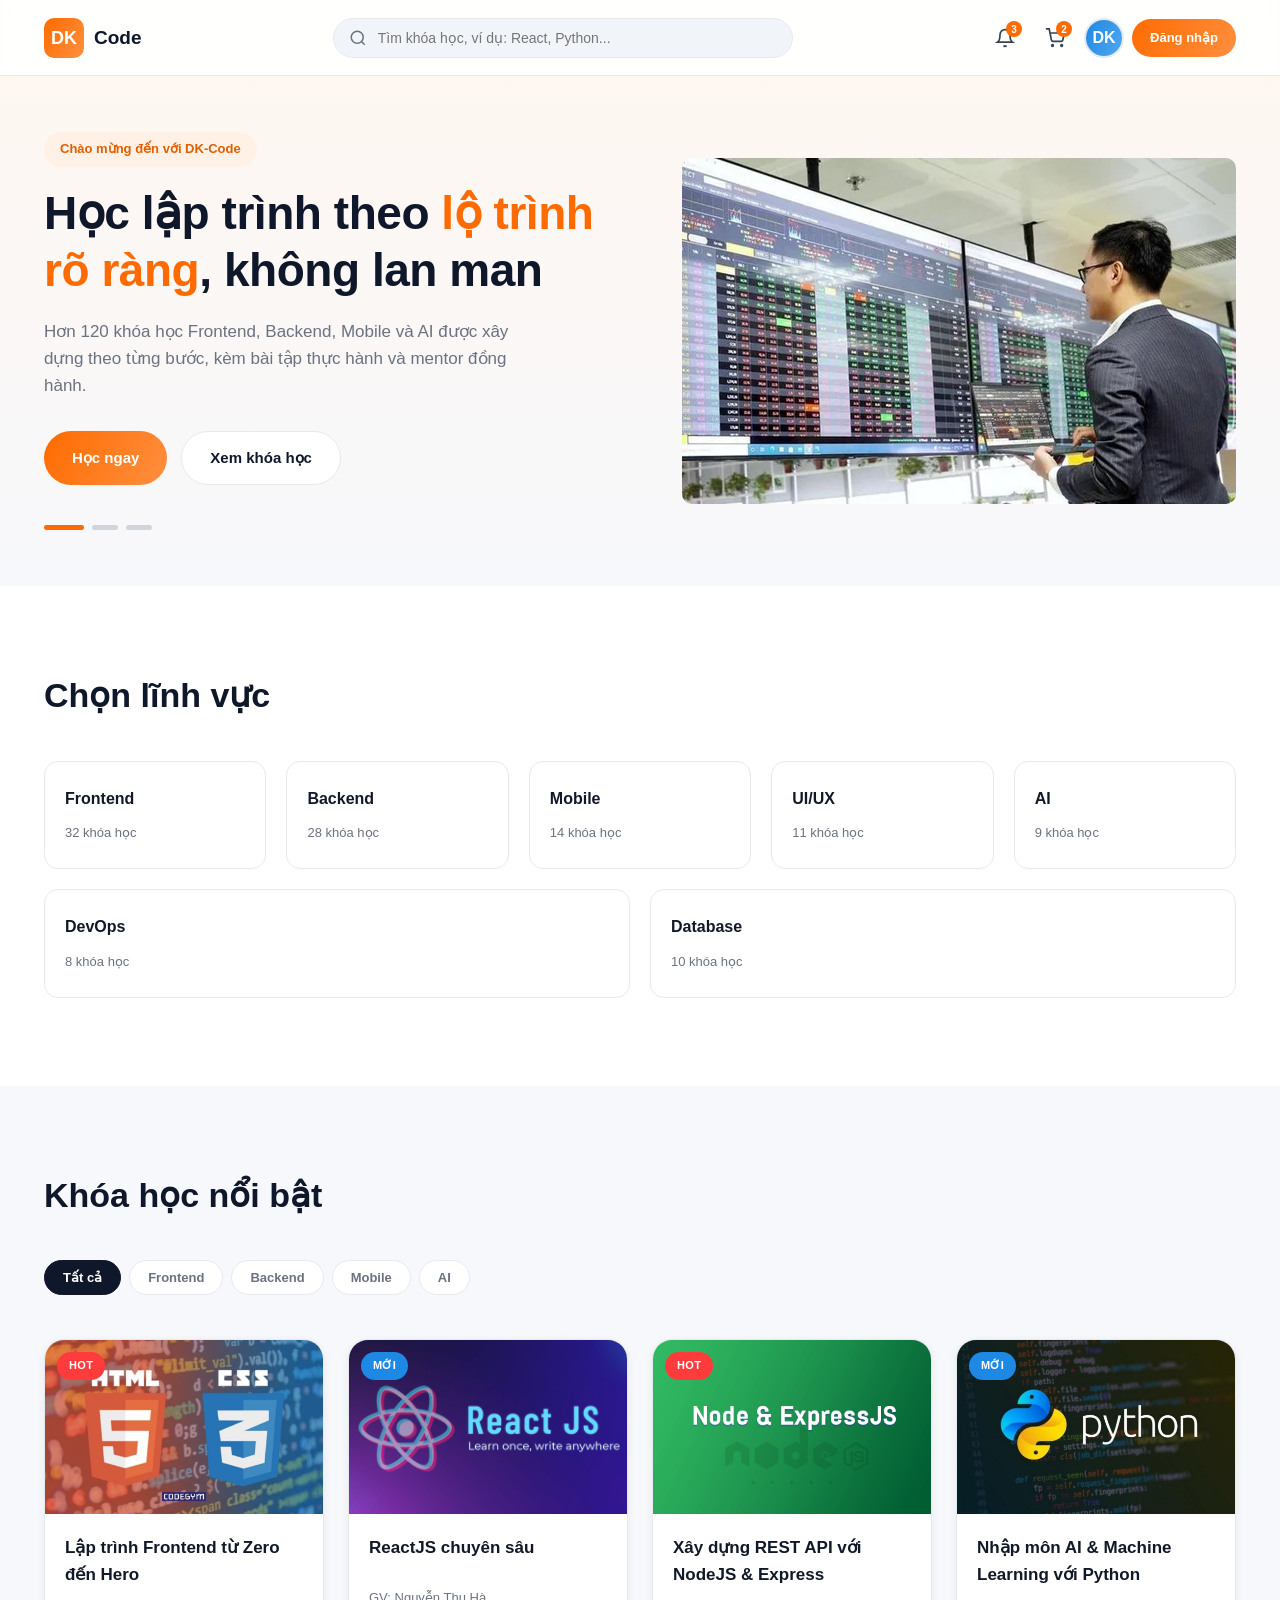
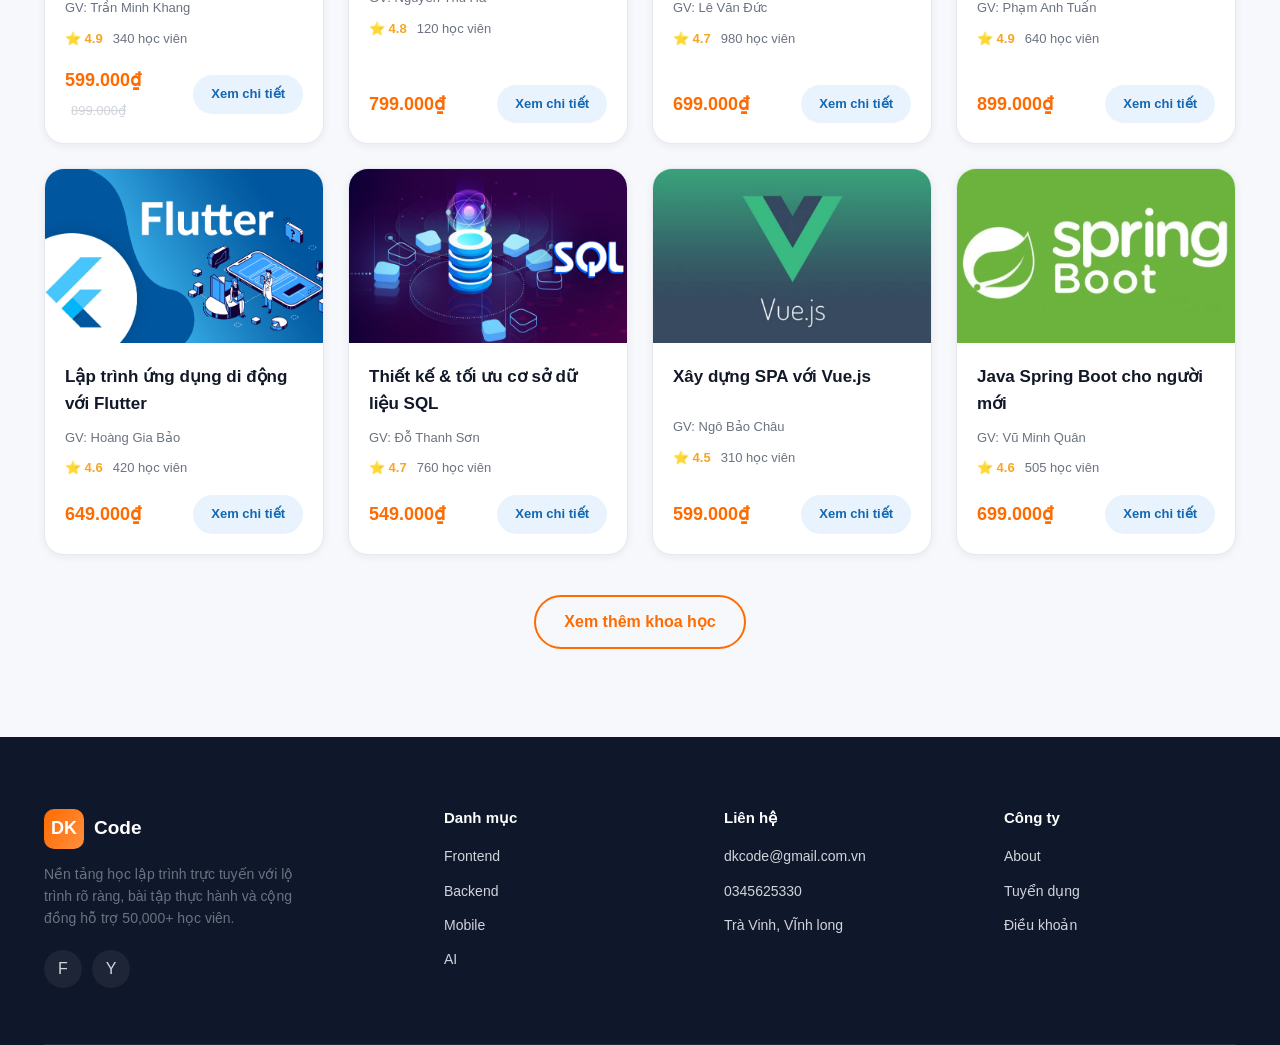
==== index.html @ 0cab31d0 "final-test" ====
<!DOCTYPE html>
<html lang="vi">
<head>
<meta charset="UTF-8">
<meta name="viewport" content="width=device-width, initial-scale=1.0">
<title>CodeFlow — Học lập trình theo lộ trình rõ ràng</title>
<meta name="description" content="CodeFlow là nền tảng học lập trình trực tuyến với lộ trình rõ ràng, bài tập thực hành và cộng đồng hỗ trợ.">
<link rel="preconnect" href="https://fonts.googleapis.com">
<link href="https://fonts.googleapis.com/css2?family=Poppins:wght@500;600;700&family=Inter:wght@400;500;600;700&family=Fira+Code:wght@500&display=swap" rel="stylesheet">
<link rel="stylesheet" href="css/style.css">
<link rel="stylesheet" href="css/home.css">
</head>
<body>
<a href="#main" class="skip-link">Bỏ qua đến nội dung chính</a>

<!-- ===== HEADER ===== -->
<header class="header">
  <div class="container header__inner">
    <a href="index.html" class="header__brand">
      <span class="header__logo">DK</span>
      <span class="header__name">Code<span></span></span>
    </a>

    <div class="header__search">
      <svg width="18" height="18" viewBox="0 0 24 24" fill="none" stroke="currentColor" stroke-width="2"><circle cx="11" cy="11" r="8"/><line x1="21" y1="21" x2="16.65" y2="16.65"/></svg>
      <input type="search" placeholder="Tìm khóa học, ví dụ: React, Python...">
    </div>

    <div class="header__actions">
      <button class="icon-btn" aria-label="Thông báo">
        <svg width="20" height="20" viewBox="0 0 24 24" fill="none" stroke="currentColor" stroke-width="2"><path d="M18 8a6 6 0 10-12 0c0 7-3 9-3 9h18s-3-2-3-9"/><path d="M13.73 21a2 2 0 01-3.46 0"/></svg>
        <span class="icon-btn__badge">3</span>
      </button>
      <button class="icon-btn" aria-label="Giỏ hàng">
        <svg width="20" height="20" viewBox="0 0 24 24" fill="none" stroke="currentColor" stroke-width="2"><circle cx="9" cy="21" r="1"/><circle cx="20" cy="21" r="1"/><path d="M1 1h4l2.68 13.39a2 2 0 002 1.61h9.72a2 2 0 002-1.61L23 6H6"/></svg>
        <span class="icon-btn__badge">2</span>
      </button>
      <a href="html/dashboard.html" class="header__avatar">
        <div class="avatar-ph">DK</div>
      </a>
      <a href="html/login.html" class="btn btn--primary btn--sm">Đăng nhập</a>
      <button class="header__hamburger" aria-label="Mở menu" aria-expanded="false">
        <span></span><span></span><span></span>
      </button>
    </div>
  </div>

  <div class="header__mobile-panel">
    <div class="header__search">
      <svg width="18" height="18" viewBox="0 0 24 24" fill="none" stroke="currentColor" stroke-width="2"><circle cx="11" cy="11" r="8"/><line x1="21" y1="21" x2="16.65" y2="16.65"/></svg>
      <input type="search" placeholder="Tìm khóa học...">
    </div>
    <nav class="header__mobile-links">
      <a href="index.html">Trang chủ</a>
      <a href="html/courses.html">Khóa học</a>
      <a href="#roadmap">Lộ trình học</a>
      <a href="#blog">Blog</a>
      <a href="html/login.html">Đăng nhập</a>
      <a href="html/register.html">Đăng ký</a>
    </nav>
  </div>
</header>

<main id="main">

  <!-- hero -->
  <section class="hero">
    <div class="container hero__inner">
      <div class="hero__content">
        <div class="hero__slider">
          <div class="hero__slide is-active" data-slide="0">
            <span class="hero__kicker">Chào mừng đến với DK-Code</span>
            <h1 class="hero__title">Học lập trình theo <span class="highlight">lộ trình rõ ràng</span>, không lan man</h1>
            <p class="hero__desc">Hơn 120 khóa học Frontend, Backend, Mobile và AI được xây dựng theo từng bước, kèm bài tập thực hành và mentor đồng hành.</p>
          </div>
          <div class="hero__slide" data-slide="1">
            <span class="hero__kicker">Ưu đãi tháng này</span>
            <h1 class="hero__title">Giảm đến <span class="highlight">40%</span> cho khóa học Frontend</h1>
            <p class="hero__desc">Đăng ký ngay hôm nay để nhận ưu đãi cho lộ trình Frontend từ HTML/CSS đến ReactJS.</p>
          </div>
          <div class="hero__slide" data-slide="2">
           
            <h1 class="hero__title">Học cùng cộng đồng, <span class="highlight">không đơn độc</span></h1>
            <p class="hero__desc">Tham gia cộng đồng lập trình viên sôi động, hỏi đáp và chia sẻ dự án mỗi ngày.</p>
          </div>
        </div>

        <div class="hero__actions">
          <a href="html/courses.html" class="btn btn--primary">Học ngay</a>
          <a href="html/courses.html" class="btn btn--outline">Xem khóa học</a>
        </div>

       

        <div class="hero__slider-dots">
          <button class="is-active" aria-label="Slide 1"></button>
          <button aria-label="Slide 2"></button>
          <button aria-label="Slide 3"></button>
        </div>
      </div>

      <div class="banner">
        <span></span>
         <img src="assets/img/chuyengia.jpg" alt="">
         <span></span>
      </div>
  </section>

  <!-- CATEGORIES -->
  <section class="section section--alt">
    <div class="container">
      <div class="section__head">
        <h2 class="section__title">Chọn lĩnh vực</h2>
      </div>
      <div class="categories__grid">
        <a class="category-card" href="html/courses.html">
          
          <div class="category-card__name">Frontend</div>
          <div class="category-card__count">32 khóa học</div>
        </a>
        <a class="category-card" href="html/courses.html">
         
          <div class="category-card__name">Backend</div>
          <div class="category-card__count">28 khóa học</div>
        </a>
        <a class="category-card" href="html/courses.html">
         
          <div class="category-card__name">Mobile</div>
          <div class="category-card__count">14 khóa học</div>
        </a>
        <a class="category-card" href="html/courses.html">
          
          <div class="category-card__name">UI/UX</div>
          <div class="category-card__count">11 khóa học</div>
        </a>
        <a class="category-card" href="html/courses.html">
          
          <div class="category-card__name">AI</div>
          <div class="category-card__count">9 khóa học</div>
        </a>
        <a class="category-card" href="html/courses.html">
          
          <div class="category-card__name">DevOps</div>
          <div class="category-card__count">8 khóa học</div>
        </a>
        <a class="category-card" href="html/courses.html">
         
          <div class="category-card__name">Database</div>
          <div class="category-card__count">10 khóa học</div>
        </a>
      </div>
    </div>
  </section>

  <!-- course-->
  <section class="section">
    <div class="container">
      <div class="section__head-row">
        <div class="section__head mt-0">
           <h2 class="section__title">Khóa học nổi bật</h2>
        </div>
      </div>
      <div class="section__tabs" data-target=".courses__grid">
        <button class="is-active" data-filter="all">Tất cả</button>
        <button data-filter="frontend">Frontend</button>
        <button data-filter="backend">Backend</button>
        <button data-filter="mobile">Mobile</button>
        <button data-filter="ai">AI</button>
      </div>

      <div class="courses__grid">
        <article class="course-card" data-category="frontend">
          <div class="course-card__thumb"><img src="assets/img/html&css.jpg" alt="Lập trình Frontend từ Zero đến Hero">
            <span class="course-card__badge course-card__badge--hot">Hot</span>
          </div>
          <div class="course-card__body">
            <div class="course-card__title">Lập trình Frontend từ Zero đến Hero</div>
            <div class="course-card__author">GV: Trần Minh Khang</div>
            <div class="course-card__meta">
              <span class="course-card__rating">⭐ 4.9</span>
              <span>340 học viên</span>
            </div>
            <div class="course-card__footer">
              <span class="course-card__price">599.000₫ <small>899.000₫</small></span>
              <a href="html/course-detail.html" class="btn btn--secondary btn--sm">Xem chi tiết</a>
            </div>
          </div>
        </article>

        <article class="course-card" data-category="frontend">
          <div class="course-card__thumb"><img src="assets/img/react.jpg" alt="ReactJS chuyên sâu cho người đi làm">
            <span class="course-card__badge course-card__badge--new">Mới</span>
          </div>
          <div class="course-card__body">
            <div class="course-card__title">ReactJS chuyên sâu</div>
            <div class="course-card__author">GV: Nguyễn Thu Hà</div>
            <div class="course-card__meta">
              <span class="course-card__rating">⭐ 4.8</span>
              <span>120 học viên</span>
            </div>
            <div class="course-card__footer">
              <span class="course-card__price">799.000₫</span>
              <a href="html/course-detail.html" class="btn btn--secondary btn--sm">Xem chi tiết</a>
            </div>
          </div>
        </article>

        <article class="course-card" data-category="backend">
          <div class="course-card__thumb"><img src="assets/img/node&expressJS.jpg" alt="Xây dựng REST API với NodeJS &amp; Express">
            <span class="course-card__badge course-card__badge--hot">Hot</span>
          </div>
          <div class="course-card__body">
            <div class="course-card__title">Xây dựng REST API với NodeJS & Express</div>
            <div class="course-card__author">GV: Lê Văn Đức</div>
            <div class="course-card__meta">
              <span class="course-card__rating">⭐ 4.7</span>
              <span>980 học viên</span>
            </div>
            <div class="course-card__footer">
              <span class="course-card__price">699.000₫</span>
              <a href="html/course-detail.html" class="btn btn--secondary btn--sm">Xem chi tiết</a>
            </div>
          </div>
        </article>

        <article class="course-card" data-category="ai">
          <div class="course-card__thumb"><img src="assets/img/python.jpg" alt="Nhập môn AI &amp; Machine Learning với Python">
            <span class="course-card__badge course-card__badge--new">Mới</span>
          </div>
          <div class="course-card__body">
            <div class="course-card__title">Nhập môn AI & Machine Learning với Python</div>
            <div class="course-card__author">GV: Phạm Anh Tuấn</div>
            <div class="course-card__meta">
              <span class="course-card__rating">⭐ 4.9</span>
              <span>640 học viên</span>
            </div>
            <div class="course-card__footer">
              <span class="course-card__price">899.000₫</span>
              <a href="html/course-detail.html" class="btn btn--secondary btn--sm">Xem chi tiết</a>
            </div>
          </div>
        </article>

        <article class="course-card" data-category="mobile">
          <div class="course-card__thumb"><img src="assets/img/Flutter.jpg" alt="Lập trình ứng dụng di động với Flutter"></div>
          <div class="course-card__body">
            <div class="course-card__title">Lập trình ứng dụng di động với Flutter</div>
            <div class="course-card__author">GV: Hoàng Gia Bảo</div>
            <div class="course-card__meta">
              <span class="course-card__rating">⭐ 4.6</span>
              <span>420 học viên</span>
            </div>
            <div class="course-card__footer">
              <span class="course-card__price">649.000₫</span>
              <a href="html/course-detail.html" class="btn btn--secondary btn--sm">Xem chi tiết</a>
            </div>
          </div>
        </article>

        <article class="course-card" data-category="backend">
          <div class="course-card__thumb"><img src="assets/img/sql.jpg" alt="Thiết kế &amp; tối ưu cơ sở dữ liệu SQL"></div>
          <div class="course-card__body">
            <div class="course-card__title">Thiết kế & tối ưu cơ sở dữ liệu SQL</div>
            <div class="course-card__author">GV: Đỗ Thanh Sơn</div>
            <div class="course-card__meta">
              <span class="course-card__rating">⭐ 4.7</span>
              <span>760 học viên</span>
            </div>
            <div class="course-card__footer">
              <span class="course-card__price">549.000₫</span>
              <a href="html/course-detail.html" class="btn btn--secondary btn--sm">Xem chi tiết</a>
            </div>
          </div>
        </article>

        <article class="course-card" data-category="frontend">
          <div class="course-card__thumb"><img src="assets/img/vuejs.jpg" alt="Xây dựng SPA với Vue.js 3"></div>
          <div class="course-card__body">
            <div class="course-card__title">Xây dựng SPA với Vue.js</div>
            <div class="course-card__author">GV: Ngô Bảo Châu</div>
            <div class="course-card__meta">
              <span class="course-card__rating">⭐ 4.5</span>
              <span>310 học viên</span>
            </div>
            <div class="course-card__footer">
              <span class="course-card__price">599.000₫</span>
              <a href="html/course-detail.html" class="btn btn--secondary btn--sm">Xem chi tiết</a>
            </div>
          </div>
        </article>

        <article class="course-card" data-category="backend">
          <div class="course-card__thumb"><img src="assets/img/spring-boot.jpg" alt="Java Spring Boot cho người mới"></div>
          <div class="course-card__body">
            <div class="course-card__title">Java Spring Boot cho người mới</div>
            <div class="course-card__author">GV: Vũ Minh Quân</div>
            <div class="course-card__meta">
              <span class="course-card__rating">⭐ 4.6</span>
              <span>505 học viên</span>
            </div>
            <div class="course-card__footer">
              <span class="course-card__price">699.000₫</span>
              <a href="html/course-detail.html" class="btn btn--secondary btn--sm">Xem chi tiết</a>
            </div>
          </div>
        </article>
      </div>
    </div>
    <div class="more-course">
      <a class="btn-more">Xem thêm khoa học</a>
    </div>
  </section>

<!--FOOTER-->
<footer class="footer">
  <div class="container">
    <div class="footer__grid">
      <div class="footer__brand">
        <div class="header__brand">
          <span class="header__logo">DK</span>
          <span class="header__name">Code<span></span></span>
        </div>
        <p class="footer__desc">Nền tảng học lập trình trực tuyến với lộ trình rõ ràng, bài tập thực hành và cộng đồng hỗ trợ 50,000+ học viên.</p>
        <div class="footer__social">
          <a href="#" aria-label="Facebook">F</a>
          <a href="#" aria-label="YouTube">Y</a>
         
        </div>
      </div>
      <div class="footer__col">
        <h4>Danh mục</h4>
        <ul>
          <li><a href="courses.html">Frontend</a></li>
          <li><a href="courses.html">Backend</a></li>
          <li><a href="courses.html">Mobile</a></li>
          <li><a href="courses.html">AI</a></li>
        </ul>
      </div>
      <div class="footer__col">
        <h4>Liên hệ</h4>
        <ul>
          <li>dkcode@gmail.com.vn</li>
          <li>0345625330</li>
          <li>Trà Vinh, VĨnh long</li>
        </ul>
      </div>
      <div class="footer__col">
        <h4>Công ty</h4>
        <ul>
          <li><a href="#">About</a></li>
          <li><a href="#">Tuyển dụng</a></li>
          <li><a href="#">Điều khoản</a></li>
        </ul>
      </div>
    </div>
    
  </div>
</footer>

<script src="js/main.js"></script>
</body>
</html>
---- css/style.css ----
/* ============================================
   CodeFlow — Base Stylesheet
   Variables, reset, typography, header, footer,
   buttons and other elements shared across pages.
   ============================================ */

/* ---------- 1. CSS Variables ---------- */
:root {
  /* Colors */
  --color-primary: #ff6b00;
  --color-primary-dark: #e05f00;
  --color-primary-light: #fff1e6;
  --color-secondary: #1e88e5;
  --color-secondary-dark: #1567b3;
  --color-secondary-light: #e8f3fd;
  --color-dark: #0f172a;
  --color-dark-soft: #1e293b;
  --color-gray-900: #111827;
  --color-gray-700: #374151;
  --color-gray-500: #6b7280;
  --color-gray-300: #d1d5db;
  --color-gray-100: #f1f5f9;
  --color-bg: #f7f8fb;
  --color-white: #ffffff;
  --color-success: #22c55e;
  --color-border: #e6e9f0;

  /* Gradients */
  --gradient-brand: linear-gradient(120deg, var(--color-primary) 0%, #ff8f3f 100%);
  --gradient-blue: linear-gradient(120deg, var(--color-secondary) 0%, #4fa8ef 100%);

  /* Typography */
  --font-display: arial, sans-serif;
  --font-body: arial, sans-serif;

  /* Radius */
  --radius-sm: 10px;
  --radius-md: 14px;
  --radius-lg: 20px;
  --radius-pill: 999px;

  /* Shadow */
  --shadow-sm: 0 2px 8px rgba(15, 23, 42, 0.06);
  --shadow-md: 0 10px 30px rgba(15, 23, 42, 0.08);
  --shadow-lg: 0 20px 45px rgba(15, 23, 42, 0.12);
  --shadow-primary: 0 12px 24px rgba(255, 107, 0, 0.22);

  /* Layout */
  --container-width: 1240px;
  --header-height: 76px;
  --transition: 0.25s ease;
}

/* ---------- 2. Reset ---------- */
* {
  margin: 0;
  padding: 0;
  box-sizing: border-box;
}

body {
  font-family: var(--font-body);
  color: var(--color-gray-900);
  background: var(--color-bg);
  line-height: 1.6;
  -webkit-font-smoothing: antialiased;
}

img {
  max-width: 100%;
  display: block;
}

a {
  text-decoration: none;
  color: inherit;
}

ul {
  list-style: none;
}

button {
  font-family: inherit;
  cursor: pointer;
  border: none;
  background: none;
}

input,
textarea,
select {
  font-family: inherit;
  font-size: inherit;
}

h1, h2, h3, h4, h5 {
  font-family: var(--font-display);
  color: var(--color-dark);
  line-height: 1.25;
}

:focus-visible {
  outline: 3px solid var(--color-secondary);
  outline-offset: 2px;
}

@media (prefers-reduced-motion: reduce) {
  * {
    animation-duration: 0.01ms !important;
    transition-duration: 0.01ms !important;
    scroll-behavior: auto !important;
  }
}

/* Layout helpers  */
.container {
  width: 100%;
  max-width: var(--container-width);
  margin: 0 auto;
  padding: 0 24px;
}

.section {
  padding: 88px 0;
}

.section--tight {
  padding: 64px 0;
}

.section--alt {
  background: var(--color-white);
}

.section__head {
  display: flex;
  flex-direction: column;
  align-items: flex-start;
  gap: 10px;
  margin-bottom: 44px;
  max-width: 640px;
}

.section__eyebrow {
  font-family: "Fira Code", monospace;
  font-size: 13px;
  font-weight: 600;
  color: var(--color-secondary);
  letter-spacing: 0.02em;
}

.section__eyebrow::before {
  content: "// ";
  color: var(--color-gray-300);
}

.section__title {
  font-size: 34px;
  font-weight: 700;
}

.section__desc {
  color: var(--color-gray-500);
  font-size: 16px;
}

.section__head--center {
  align-items: center;
  text-align: center;
  margin-left: auto;
  margin-right: auto;
}

/* btn */
.btn {
  display: inline-flex;
  align-items: center;
  justify-content: center;
  gap: 8px;
  padding: 14px 28px;
  border-radius: var(--radius-pill);
  font-weight: 600;
  font-size: 15px;
  font-family: var(--font-body);
  transition: background var(--transition), color var(--transition), border-color var(--transition);
  white-space: nowrap;
}

.more-course{
  display: flex;
  justify-content: center;
  margin-top: 40px;
}

.btn-more{
  padding: 12px 28px;
  border: 2px solid var(--color-primary);
  border-radius: 30px;
  color: var(--color-primary);
  text-decoration: none;
  font-weight: 600;
  cursor: pointer;
}

.btn-more:hover{
    background: #ff6b00;
    color: #fff;
}

.btn--primary {
  background: var(--gradient-brand);
  color: var(--color-white);
}

.btn--primary:hover {
  background: var(--color-primary-dark);
}

.btn--outline {
  background: var(--color-white);
  color: var(--color-dark);
  border: 1.5px solid var(--color-border);
}

.btn--outline:hover {
  border-color: var(--color-secondary);
  color: var(--color-secondary);
}

.btn--secondary {
  background: var(--color-secondary-light);
  color: var(--color-secondary-dark);
}

.btn--secondary:hover {
  background: var(--color-secondary);
  color: var(--color-white);
}

.btn--block {
  width: 100%;
}

.btn--sm {
  padding: 9px 18px;
  font-size: 13px;
}

.btn--icon {
  padding: 10px;
  border-radius: var(--radius-sm);
}

/* header */
.header {
  position: fixed;
  top: 0;
  left: 0;
  right: 0;
  height: var(--header-height);
  background: rgba(255, 255, 255, 0.9);
  backdrop-filter: blur(10px);
  border-bottom: 1px solid var(--color-border);
  z-index: 999;
}

.header.is-scrolled {
  box-shadow: var(--shadow-sm);
}

.header__inner {
  height: var(--header-height);
  display: flex;
  align-items: center;
  justify-content: space-between;
  gap: 24px;
}

.header__brand {
  display: flex;
  align-items: center;
  gap: 10px;
  flex-shrink: 0;
}

.header__logo {
  width: 40px;
  height: 40px;
  border-radius: var(--radius-sm);
  background: var(--gradient-brand);
  display: flex;
  align-items: center;
  justify-content: center;
  color: var(--color-white);
  font-family: var(--font-display);
  font-weight: 700;
  font-size: 18px;
}

.header__name {
  font-family: var(--font-display);
  font-weight: 700;
  font-size: 19px;
  color: var(--color-dark);
}

.header__name span {
  color: var(--color-primary);
}

.header__search {
  flex: 1;
  max-width: 460px;
  position: relative;
}

.header__search input {
  width: 100%;
  padding: 11px 18px 11px 44px;
  border-radius: var(--radius-pill);
  border: 1.5px solid var(--color-border);
  background: var(--color-gray-100);
  font-size: 14px;
  transition: border-color var(--transition);
}

.header__search input:focus {
  border-color: var(--color-secondary);
  background: var(--color-white);
}

.header__search svg {
  position: absolute;
  left: 16px;
  top: 50%;
  transform: translateY(-50%);
  color: var(--color-gray-500);
}

.header__actions {
  display: flex;
  align-items: center;
  gap: 8px;
  flex-shrink: 0;
}

.icon-btn {
  position: relative;
  width: 42px;
  height: 42px;
  display: flex;
  align-items: center;
  justify-content: center;
  border-radius: 50%;
  color: var(--color-gray-700);
}

.icon-btn:hover {
  background: var(--color-gray-100);
  color: var(--color-secondary);
}

.icon-btn__badge {
  position: absolute;
  top: 4px;
  right: 4px;
  min-width: 16px;
  height: 16px;
  padding: 0 3px;
  border-radius: 50%;
  background: var(--color-primary);
  color: #fff;
  font-size: 10px;
  font-weight: 700;
  display: flex;
  align-items: center;
  justify-content: center;
}

.header__avatar {
  width: 40px;
  height: 40px;
  border-radius: 50%;
  overflow: hidden;
  border: 2px solid var(--color-border);
  flex-shrink: 0;
}

.header__avatar img {
  width: 100%;
  height: 100%;
  object-fit: cover;
}

.header__hamburger {
  display: none;
  width: 42px;
  height: 42px;
  flex-direction: column;
  align-items: center;
  justify-content: center;
  gap: 5px;
}

.header__hamburger span {
  width: 22px;
  height: 2px;
  background: var(--color-dark);
  border-radius: 2px;
}

.header__hamburger.is-active span:nth-child(2) {
  opacity: 0;
}

.header__mobile-panel {
  display: none;
  position: fixed;
  top: var(--header-height);
  left: 0;
  right: 0;
  background: var(--color-white);
  border-bottom: 1px solid var(--color-border);
  padding: 20px 24px 28px;
  box-shadow: var(--shadow-md);
  z-index: 998;
}

.header__mobile-panel.is-open {
  display: block;
}

.header__mobile-panel .header__search {
  max-width: none;
  margin-bottom: 16px;
}

.header__mobile-links {
  display: flex;
  flex-direction: column;
  gap: 4px;
}

.header__mobile-links a {
  padding: 12px 6px;
  font-weight: 600;
  border-bottom: 1px solid var(--color-gray-100);
}

/* ---------- 6. Footer ---------- */
.footer {
  background: var(--color-dark);
  color: var(--color-gray-300);
  padding: 72px 0 0;
}

.footer__grid {
  display: flex;
  flex-wrap: wrap;
  gap: 48px;
  padding-bottom: 56px;
  border-bottom: 1px solid rgba(255, 255, 255, 0.08);
}

.footer__brand {
  flex: 1 1 280px;
}

.footer__brand .header__name,
.footer__brand .header__logo {
  color: var(--color-white);
}

.footer__desc {
  margin-top: 14px;
  font-size: 14px;
  color: var(--color-gray-500);
  max-width: 280px;
}

.footer__social {
  display: flex;
  gap: 10px;
  margin-top: 20px;
}

.footer__social a {
  width: 38px;
  height: 38px;
  border-radius: 50%;
  background: rgba(255, 255, 255, 0.06);
  display: flex;
  align-items: center;
  justify-content: center;
}

.footer__social a:hover {
  background: var(--color-primary);
  color: var(--color-white);
}

.footer__col {
  flex: 1 1 160px;
}

.footer__col h4 {
  color: var(--color-white);
  font-size: 15px;
  margin-bottom: 18px;
}

.footer__col ul {
  display: flex;
  flex-direction: column;
  gap: 12px;
  font-size: 14px;
}

.footer__col a:hover {
  color: var(--color-primary);
}

.footer__bottom {
  padding: 22px 0;
  display: flex;
  justify-content: space-between;
  flex-wrap: wrap;
  gap: 10px;
  font-size: 13px;
  color: var(--color-gray-500);
}

/* ---------- 7. Course card (shared) ---------- */
.course-card {
  background: var(--color-white);
  border-radius: var(--radius-lg);
  overflow: hidden;
  box-shadow: var(--shadow-sm);
  border: 1px solid var(--color-border);
  display: flex;
  flex-direction: column;
}

.course-card:hover {
  box-shadow: var(--shadow-md);
}

.course-card__thumb {
  position: relative;
  aspect-ratio: 16/10;
  overflow: hidden;
}

.course-card__thumb img {
  width: 100%;
  height: 100%;
  object-fit: cover;
}

.course-card__badge {
  position: absolute;
  top: 12px;
  left: 12px;
  padding: 5px 12px;
  border-radius: var(--radius-pill);
  font-size: 11px;
  font-weight: 700;
  color: #fff;
  text-transform: uppercase;
  letter-spacing: 0.03em;
}

.course-card__badge--hot {
  background: #ff3b3b;
}

.course-card__badge--new {
  background: var(--color-secondary);
}

.course-card__body {
  padding: 20px;
  display: flex;
  flex-direction: column;
  gap: 10px;
  flex: 1;
}

.course-card__title {
  font-size: 17px;
  font-weight: 700;
  min-height: 44px;
}

.course-card__author {
  font-size: 13px;
  color: var(--color-gray-500);
}

.course-card__meta {
  display: flex;
  align-items: center;
  gap: 10px;
  font-size: 13px;
  color: var(--color-gray-500);
}

.course-card__rating {
  color: #f5a623;
  font-weight: 700;
  display: flex;
  align-items: center;
  gap: 4px;
}

.course-card__footer {
  display: flex;
  align-items: center;
  justify-content: space-between;
  margin-top: auto;
  padding-top: 6px;
}

.course-card__price {
  font-family: var(--font-display);
  font-weight: 700;
  font-size: 18px;
  color: var(--color-primary);
}

.course-card__price small {
  color: var(--color-gray-300);
  font-weight: 500;
  text-decoration: line-through;
  margin-left: 6px;
  font-size: 13px;
}

/* ---------- 7b. Placeholder visuals (no external images used) ---------- */

.avatar-ph {
  width: 100%;
  height: 100%;
  display: flex;
  align-items: center;
  justify-content: center;
  font-family: var(--font-display);
  font-weight: 700;
  color: #fff;
  background: var(--gradient-blue);
}


.text-center { text-align: center; }
.mt-0 { margin-top: 0; }

.skip-link {
  position: absolute;
  left: -999px;
  top: 0;
  background: var(--color-dark);
  color: var(--color-white);
  padding: 10px 16px;
  z-index: 1200;
}
.skip-link:focus {
  left: 12px;
  top: 12px;
}
---- css/home.css ----
/* ============================================
   CodeFlow — Homepage Styles
   ============================================ */

/* ---------- Hero ---------- */
.hero {
  padding-top: calc(var(--header-height) + 56px);
  padding-bottom: 56px;
  background: linear-gradient(180deg, #fff7f0 0%, var(--color-bg) 100%);
  overflow: hidden;
}

.hero__inner {
  display: flex;
  align-items: center;
  gap: 40px;
}

.hero__content {
  flex: 1 1 480px;
}

.hero__slide {
  display: none;
}

.hero__slide.is-active {
  display: block;
}

.hero__kicker {
  display: inline-flex;
  align-items: center;
  gap: 8px;
  padding: 7px 16px;
  border-radius: var(--radius-pill);
  background: var(--color-primary-light);
  color: var(--color-primary-dark);
  font-size: 13px;
  font-weight: 600;
  margin-bottom: 18px;
}

.hero__title {
  font-size: 46px;
  font-weight: 700;
  letter-spacing: -0.01em;
}

.hero__title .highlight {
  color: var(--color-primary);
  position: relative;
}

.hero__desc {
  margin-top: 18px;
  font-size: 17px;
  color: var(--color-gray-500);
  max-width: 480px;
}

.hero__actions {
  display: flex;
  gap: 14px;
  margin-top: 32px;
  flex-wrap: wrap;
}



.banner img{
  border-radius: 10px;
}

.hero__slider-dots {
  display: flex;
  gap: 8px;
  margin-top: 40px;
}

.hero__slider-dots button {
  width: 26px;
  height: 5px;
  border-radius: var(--radius-pill);
  background: var(--color-gray-300);
}

.hero__slider-dots button.is-active {
  background: var(--color-primary);
  width: 40px;
}

/* ---------- Categories ---------- */
.categories__grid {
  display: flex;
  flex-wrap: wrap;
  gap: 20px;
}

.category-card {
  flex: 1 1 200px;
  background: var(--color-white);
  border: 1px solid var(--color-border);
  border-radius: var(--radius-md);
  padding: 24px 20px;
  display: flex;
  flex-direction: column;
  gap: 12px;
}

.category-card:hover {
  border-color: var(--color-primary);
}

.category-card__icon {
  width: 48px;
  height: 48px;
  border-radius: var(--radius-sm);
  display: flex;
  align-items: center;
  justify-content: center;
  font-size: 22px;
}

.category-card__name {
  font-weight: 700;
  font-size: 16px;
}

.category-card__count {
  font-size: 13px;
  color: var(--color-gray-500);
}

/* ---------- Course grid ---------- */
.courses__grid {
  display: flex;
  flex-wrap: wrap;
  gap: 24px;
}

.courses__grid .course-card {
  flex: 1 1 270px;
  max-width: calc(25% - 18px);
}

.section__head-row {
  display: flex;
  align-items: flex-end;
  justify-content: space-between;
  gap: 24px;
}

.section__tabs {
  display: flex;
  gap: 8px;
  margin-bottom: 44px;
  flex-wrap: wrap;
}

.section__tabs button {
  padding: 9px 18px;
  border-radius: var(--radius-pill);
  font-size: 13px;
  font-weight: 600;
  color: var(--color-gray-500);
  background: var(--color-white);
  border: 1px solid var(--color-border);
}

.section__tabs button.is-active,
.section__tabs button:hover {
  background: var(--color-dark);
  color: var(--color-white);
  border-color: var(--color-dark);
}



/* reponsive */
@media (max-width: 1024px) {
  .hero__title { font-size: 38px; }
  .courses__grid .course-card {
    max-width: calc(50% - 12px);
  }
  .header__search { max-width: 320px; }
}

@media (max-width: 768px) {
  .banner{
    display: none;
  }
  .header__search { display: none; }
  .header__hamburger { display: flex; }
  .section { padding: 60px 0; }
  .hero { padding-top: calc(var(--header-height) + 32px); }
  .hero__title { font-size: 30px; }
  .section__title { font-size: 26px; }
  .courses__grid .course-card { max-width: 100%; }
  .newsletter { flex-direction: column; text-align: center; padding: 36px 24px; }
  .newsletter__form { max-width: 100%; }
  .footer__grid { gap: 32px; }
}
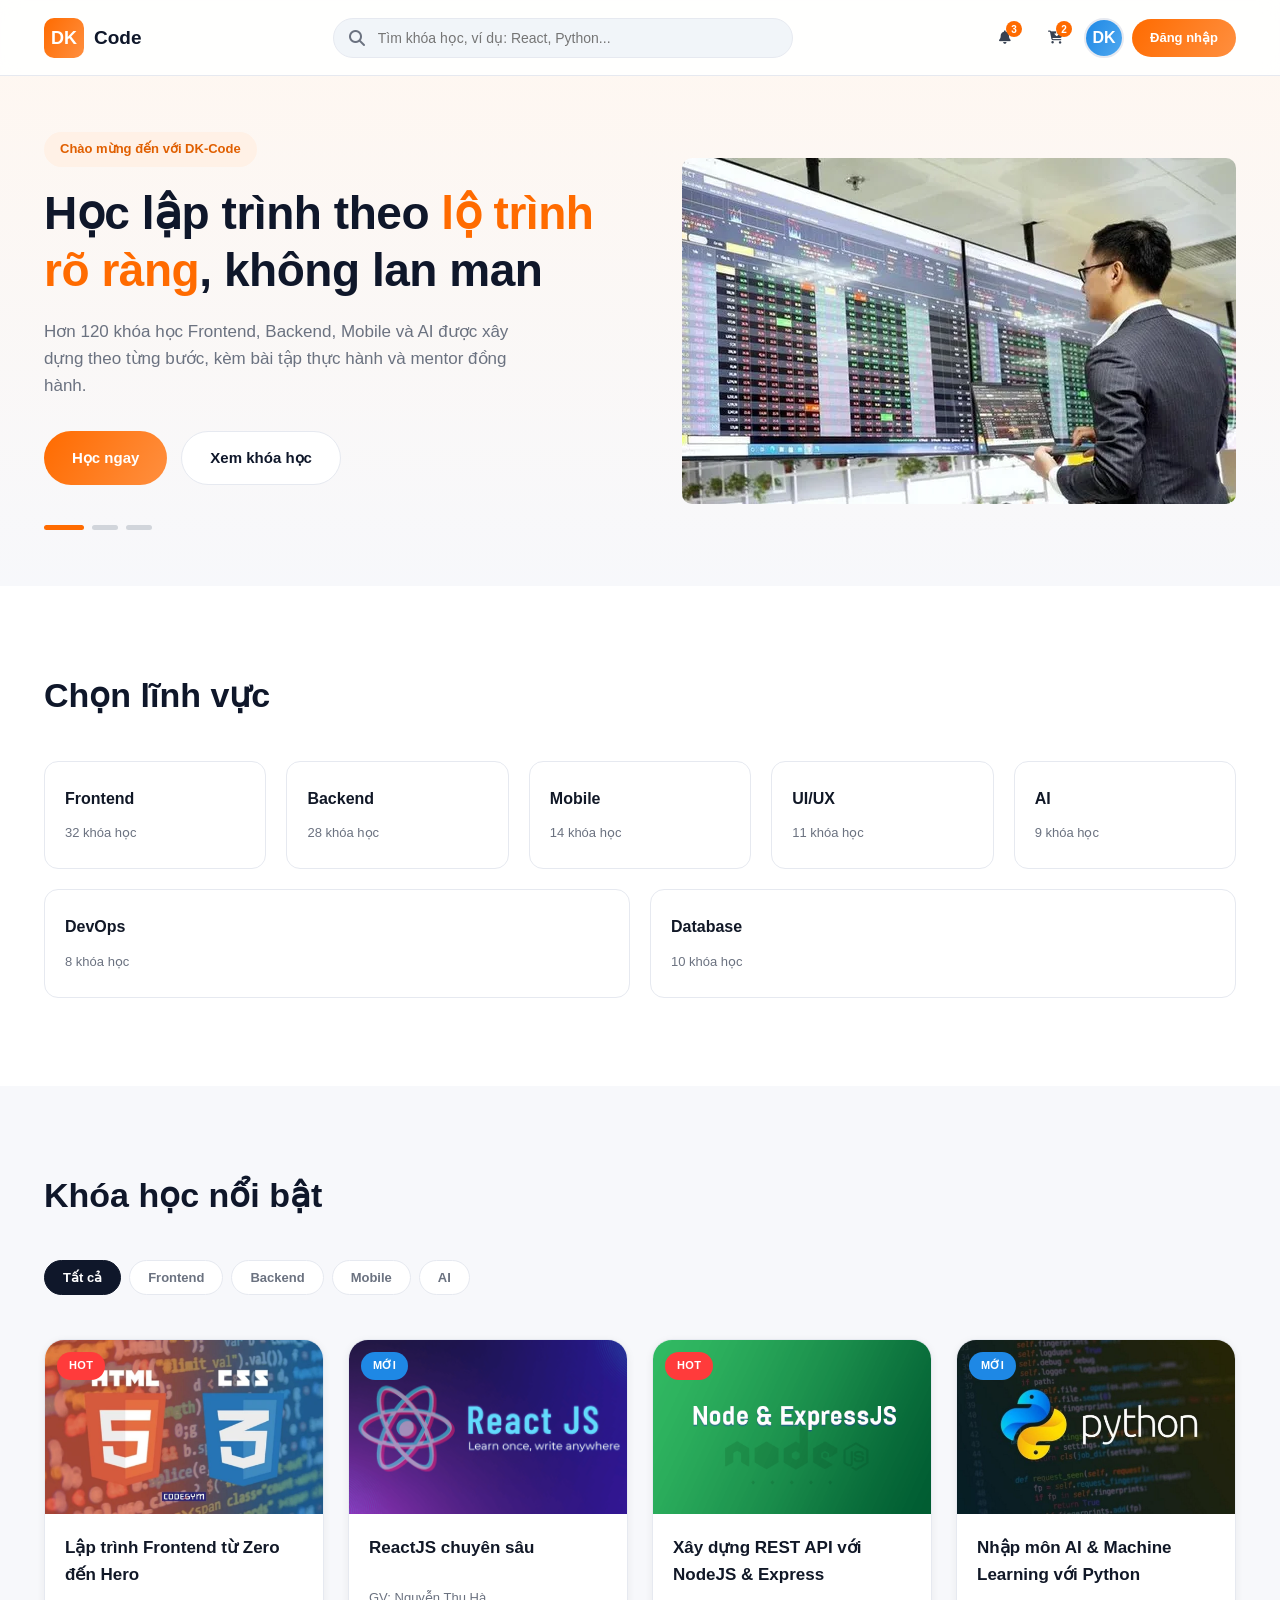
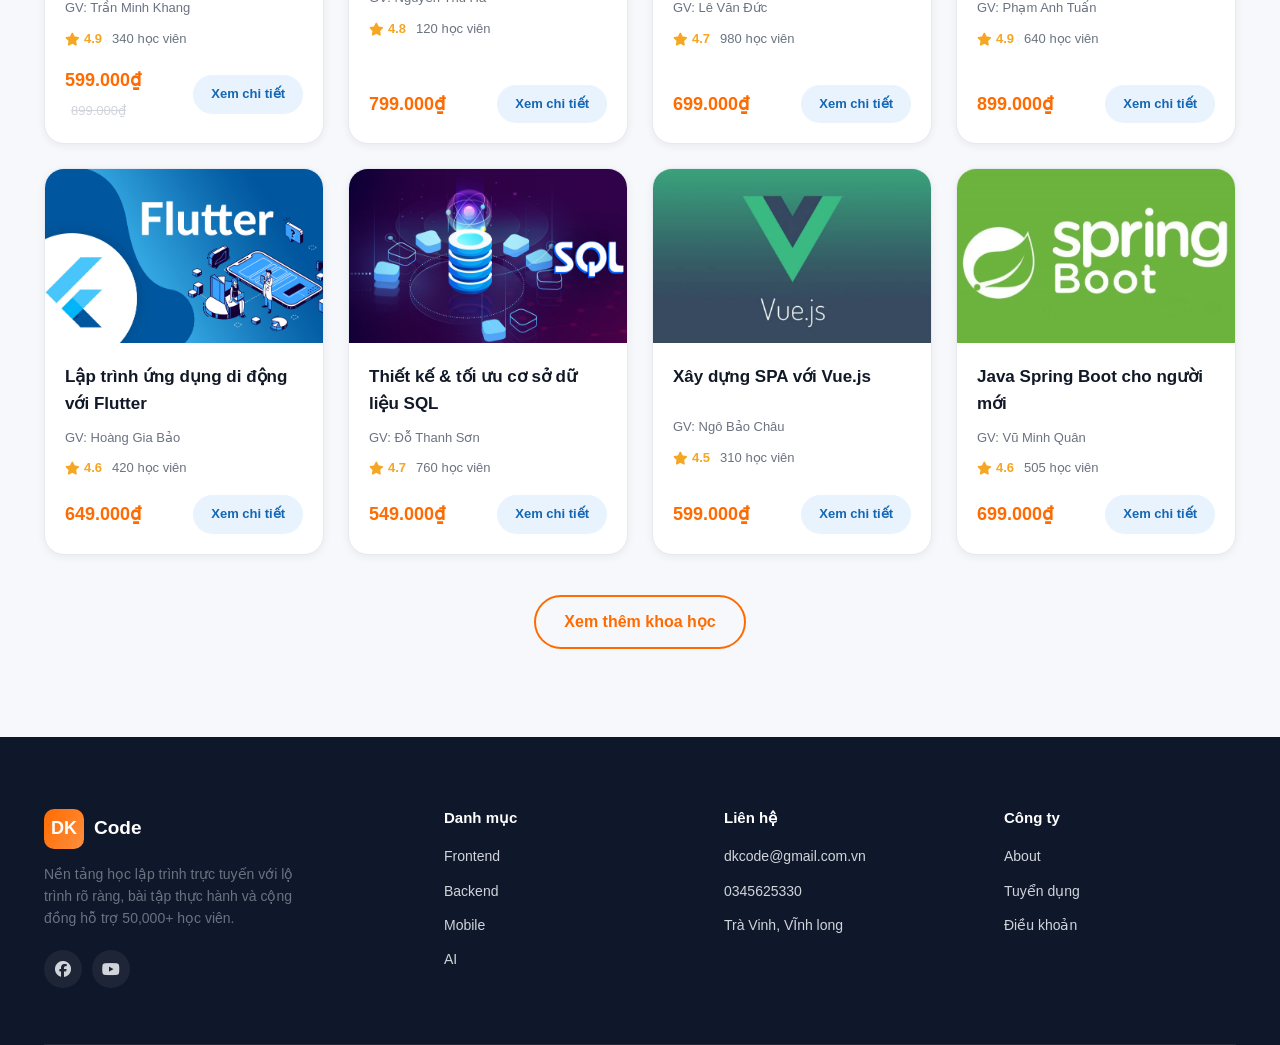
==== commit e7e21df9: "update" ====
--- a/index.html
+++ b/index.html
@@ -7,6 +7,7 @@
 <meta name="description" content="CodeFlow là nền tảng học lập trình trực tuyến với lộ trình rõ ràng, bài tập thực hành và cộng đồng hỗ trợ.">
 <link rel="preconnect" href="https://fonts.googleapis.com">
 <link href="https://fonts.googleapis.com/css2?family=Poppins:wght@500;600;700&family=Inter:wght@400;500;600;700&family=Fira+Code:wght@500&display=swap" rel="stylesheet">
+<link rel="stylesheet" href="https://cdnjs.cloudflare.com/ajax/libs/font-awesome/6.7.2/css/all.min.css">
 <link rel="stylesheet" href="css/style.css">
 <link rel="stylesheet" href="css/home.css">
 </head>
@@ -22,17 +23,17 @@
     </a>
 
     <div class="header__search">
-      <svg width="18" height="18" viewBox="0 0 24 24" fill="none" stroke="currentColor" stroke-width="2"><circle cx="11" cy="11" r="8"/><line x1="21" y1="21" x2="16.65" y2="16.65"/></svg>
+      <i class="fa-solid fa-magnifying-glass"></i>
       <input type="search" placeholder="Tìm khóa học, ví dụ: React, Python...">
     </div>
 
     <div class="header__actions">
       <button class="icon-btn" aria-label="Thông báo">
-        <svg width="20" height="20" viewBox="0 0 24 24" fill="none" stroke="currentColor" stroke-width="2"><path d="M18 8a6 6 0 10-12 0c0 7-3 9-3 9h18s-3-2-3-9"/><path d="M13.73 21a2 2 0 01-3.46 0"/></svg>
+        <i class="fa-solid fa-bell"></i>
         <span class="icon-btn__badge">3</span>
       </button>
       <button class="icon-btn" aria-label="Giỏ hàng">
-        <svg width="20" height="20" viewBox="0 0 24 24" fill="none" stroke="currentColor" stroke-width="2"><circle cx="9" cy="21" r="1"/><circle cx="20" cy="21" r="1"/><path d="M1 1h4l2.68 13.39a2 2 0 002 1.61h9.72a2 2 0 002-1.61L23 6H6"/></svg>
+        <i class="fa-solid fa-cart-arrow-down"></i>
         <span class="icon-btn__badge">2</span>
       </button>
       <a href="html/dashboard.html" class="header__avatar">
@@ -177,7 +178,7 @@
             <div class="course-card__title">Lập trình Frontend từ Zero đến Hero</div>
             <div class="course-card__author">GV: Trần Minh Khang</div>
             <div class="course-card__meta">
-              <span class="course-card__rating">⭐ 4.9</span>
+              <span class="course-card__rating"><i class="fa-solid fa-star"></i> 4.9</span>
               <span>340 học viên</span>
             </div>
             <div class="course-card__footer">
@@ -195,7 +196,7 @@
             <div class="course-card__title">ReactJS chuyên sâu</div>
             <div class="course-card__author">GV: Nguyễn Thu Hà</div>
             <div class="course-card__meta">
-              <span class="course-card__rating">⭐ 4.8</span>
+              <span class="course-card__rating"><i class="fa-solid fa-star"></i> 4.8</span>
               <span>120 học viên</span>
             </div>
             <div class="course-card__footer">
@@ -213,7 +214,7 @@
             <div class="course-card__title">Xây dựng REST API với NodeJS & Express</div>
             <div class="course-card__author">GV: Lê Văn Đức</div>
             <div class="course-card__meta">
-              <span class="course-card__rating">⭐ 4.7</span>
+              <span class="course-card__rating"><i class="fa-solid fa-star"></i> 4.7</span>
               <span>980 học viên</span>
             </div>
             <div class="course-card__footer">
@@ -231,7 +232,7 @@
             <div class="course-card__title">Nhập môn AI & Machine Learning với Python</div>
             <div class="course-card__author">GV: Phạm Anh Tuấn</div>
             <div class="course-card__meta">
-              <span class="course-card__rating">⭐ 4.9</span>
+              <span class="course-card__rating"><i class="fa-solid fa-star"></i> 4.9</span>
               <span>640 học viên</span>
             </div>
             <div class="course-card__footer">
@@ -247,7 +248,7 @@
             <div class="course-card__title">Lập trình ứng dụng di động với Flutter</div>
             <div class="course-card__author">GV: Hoàng Gia Bảo</div>
             <div class="course-card__meta">
-              <span class="course-card__rating">⭐ 4.6</span>
+              <span class="course-card__rating"><i class="fa-solid fa-star"></i> 4.6</span>
               <span>420 học viên</span>
             </div>
             <div class="course-card__footer">
@@ -263,7 +264,7 @@
             <div class="course-card__title">Thiết kế & tối ưu cơ sở dữ liệu SQL</div>
             <div class="course-card__author">GV: Đỗ Thanh Sơn</div>
             <div class="course-card__meta">
-              <span class="course-card__rating">⭐ 4.7</span>
+              <span class="course-card__rating"><i class="fa-solid fa-star"></i> 4.7</span>
               <span>760 học viên</span>
             </div>
             <div class="course-card__footer">
@@ -279,7 +280,7 @@
             <div class="course-card__title">Xây dựng SPA với Vue.js</div>
             <div class="course-card__author">GV: Ngô Bảo Châu</div>
             <div class="course-card__meta">
-              <span class="course-card__rating">⭐ 4.5</span>
+              <span class="course-card__rating"><i class="fa-solid fa-star"></i> 4.5</span>
               <span>310 học viên</span>
             </div>
             <div class="course-card__footer">
@@ -295,7 +296,7 @@
             <div class="course-card__title">Java Spring Boot cho người mới</div>
             <div class="course-card__author">GV: Vũ Minh Quân</div>
             <div class="course-card__meta">
-              <span class="course-card__rating">⭐ 4.6</span>
+              <span class="course-card__rating"><i class="fa-solid fa-star"></i> 4.6</span>
               <span>505 học viên</span>
             </div>
             <div class="course-card__footer">
@@ -322,8 +323,8 @@
         </div>
         <p class="footer__desc">Nền tảng học lập trình trực tuyến với lộ trình rõ ràng, bài tập thực hành và cộng đồng hỗ trợ 50,000+ học viên.</p>
         <div class="footer__social">
-          <a href="#" aria-label="Facebook">F</a>
-          <a href="#" aria-label="YouTube">Y</a>
+          <a href="#" aria-label="Facebook"><i class="fa-brands fa-facebook"></i></a>
+          <a href="#" aria-label="YouTube"><i class="fa-brands fa-youtube"></i></a>
          
         </div>
       </div>
--- a/css/style.css
+++ b/css/style.css
@@ -330,7 +330,7 @@
   background: var(--color-white);
 }
 
-.header__search svg {
+.header__search i {
   position: absolute;
   left: 16px;
   top: 50%;
@@ -342,7 +342,6 @@
   display: flex;
   align-items: center;
   gap: 8px;
-  flex-shrink: 0;
 }
 
 .icon-btn {
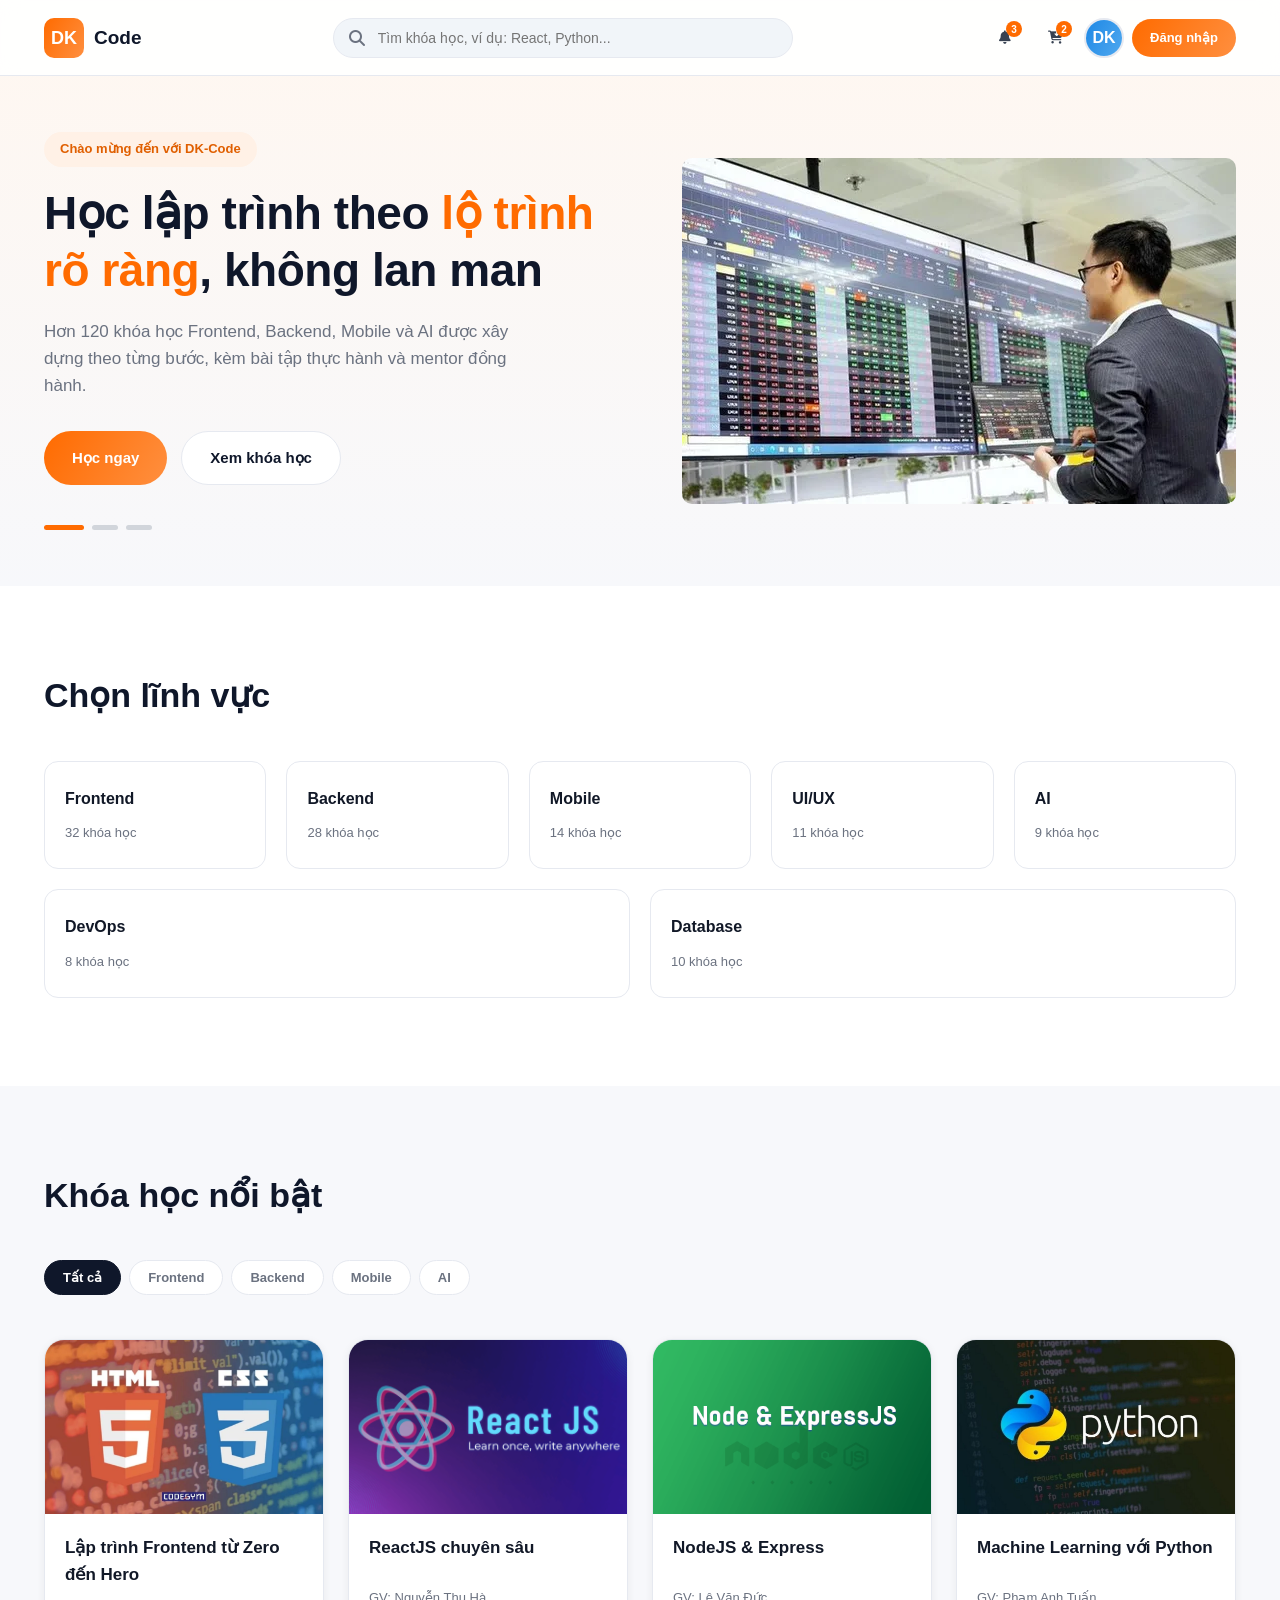
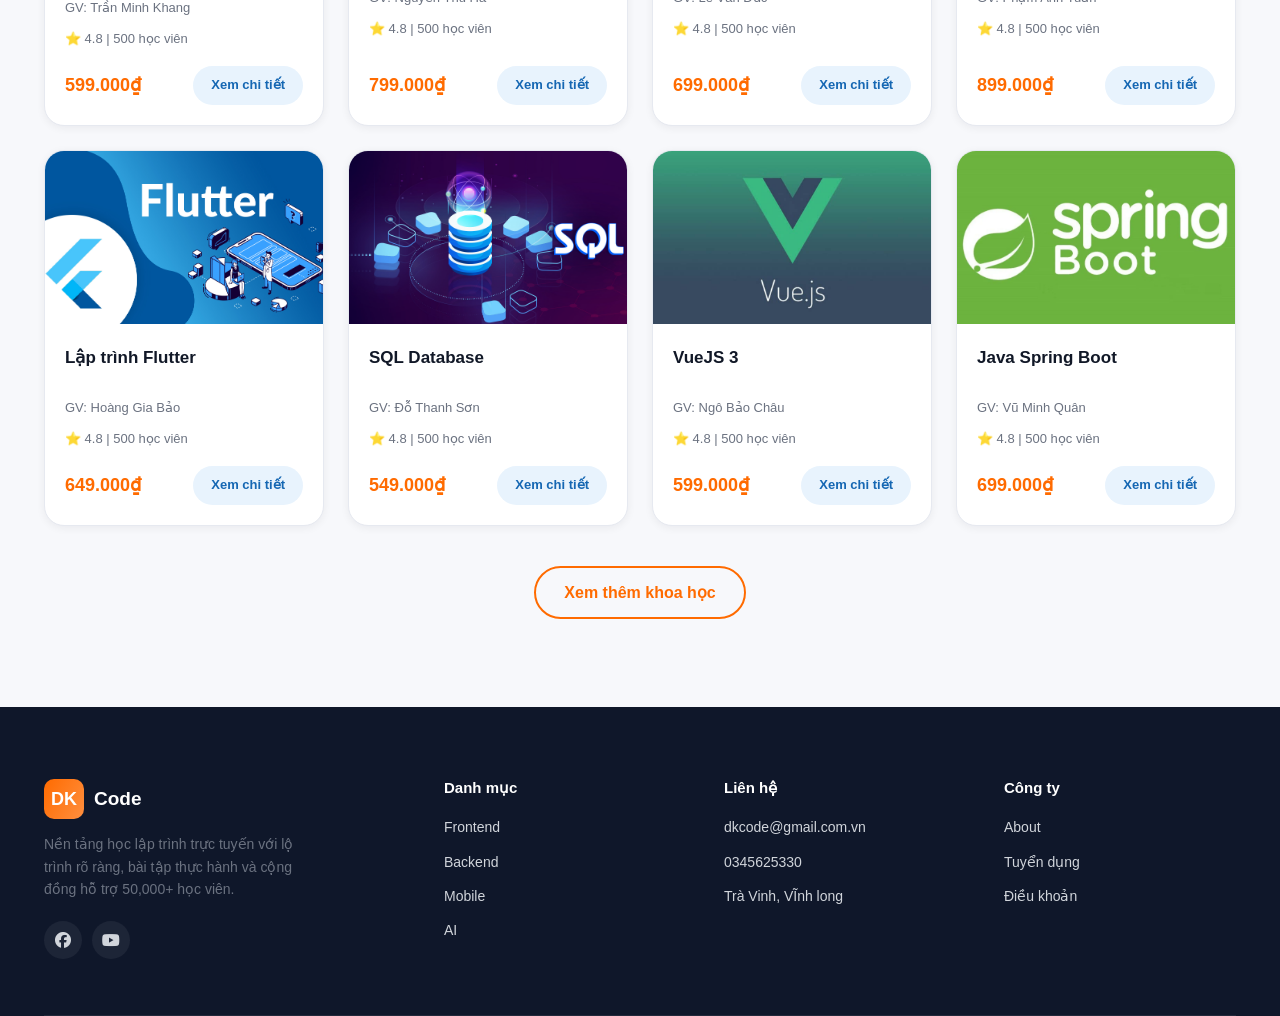
==== commit c7d3b750: "update" ====
--- a/index.html
+++ b/index.html
@@ -14,7 +14,7 @@
 <body>
 <a href="#main" class="skip-link">Bỏ qua đến nội dung chính</a>
 
-<!-- ===== HEADER ===== -->
+<!--  HEADER  -->
 <header class="header">
   <div class="container header__inner">
     <a href="index.html" class="header__brand">
@@ -168,143 +168,9 @@
         <button data-filter="mobile">Mobile</button>
         <button data-filter="ai">AI</button>
       </div>
-
-      <div class="courses__grid">
-        <article class="course-card" data-category="frontend">
-          <div class="course-card__thumb"><img src="assets/img/html&css.jpg" alt="Lập trình Frontend từ Zero đến Hero">
-            <span class="course-card__badge course-card__badge--hot">Hot</span>
-          </div>
-          <div class="course-card__body">
-            <div class="course-card__title">Lập trình Frontend từ Zero đến Hero</div>
-            <div class="course-card__author">GV: Trần Minh Khang</div>
-            <div class="course-card__meta">
-              <span class="course-card__rating"><i class="fa-solid fa-star"></i> 4.9</span>
-              <span>340 học viên</span>
-            </div>
-            <div class="course-card__footer">
-              <span class="course-card__price">599.000₫ <small>899.000₫</small></span>
-              <a href="html/course-detail.html" class="btn btn--secondary btn--sm">Xem chi tiết</a>
-            </div>
-          </div>
-        </article>
-
-        <article class="course-card" data-category="frontend">
-          <div class="course-card__thumb"><img src="assets/img/react.jpg" alt="ReactJS chuyên sâu cho người đi làm">
-            <span class="course-card__badge course-card__badge--new">Mới</span>
-          </div>
-          <div class="course-card__body">
-            <div class="course-card__title">ReactJS chuyên sâu</div>
-            <div class="course-card__author">GV: Nguyễn Thu Hà</div>
-            <div class="course-card__meta">
-              <span class="course-card__rating"><i class="fa-solid fa-star"></i> 4.8</span>
-              <span>120 học viên</span>
-            </div>
-            <div class="course-card__footer">
-              <span class="course-card__price">799.000₫</span>
-              <a href="html/course-detail.html" class="btn btn--secondary btn--sm">Xem chi tiết</a>
-            </div>
-          </div>
-        </article>
-
-        <article class="course-card" data-category="backend">
-          <div class="course-card__thumb"><img src="assets/img/node&expressJS.jpg" alt="Xây dựng REST API với NodeJS &amp; Express">
-            <span class="course-card__badge course-card__badge--hot">Hot</span>
-          </div>
-          <div class="course-card__body">
-            <div class="course-card__title">Xây dựng REST API với NodeJS & Express</div>
-            <div class="course-card__author">GV: Lê Văn Đức</div>
-            <div class="course-card__meta">
-              <span class="course-card__rating"><i class="fa-solid fa-star"></i> 4.7</span>
-              <span>980 học viên</span>
-            </div>
-            <div class="course-card__footer">
-              <span class="course-card__price">699.000₫</span>
-              <a href="html/course-detail.html" class="btn btn--secondary btn--sm">Xem chi tiết</a>
-            </div>
-          </div>
-        </article>
-
-        <article class="course-card" data-category="ai">
-          <div class="course-card__thumb"><img src="assets/img/python.jpg" alt="Nhập môn AI &amp; Machine Learning với Python">
-            <span class="course-card__badge course-card__badge--new">Mới</span>
-          </div>
-          <div class="course-card__body">
-            <div class="course-card__title">Nhập môn AI & Machine Learning với Python</div>
-            <div class="course-card__author">GV: Phạm Anh Tuấn</div>
-            <div class="course-card__meta">
-              <span class="course-card__rating"><i class="fa-solid fa-star"></i> 4.9</span>
-              <span>640 học viên</span>
-            </div>
-            <div class="course-card__footer">
-              <span class="course-card__price">899.000₫</span>
-              <a href="html/course-detail.html" class="btn btn--secondary btn--sm">Xem chi tiết</a>
-            </div>
-          </div>
-        </article>
-
-        <article class="course-card" data-category="mobile">
-          <div class="course-card__thumb"><img src="assets/img/Flutter.jpg" alt="Lập trình ứng dụng di động với Flutter"></div>
-          <div class="course-card__body">
-            <div class="course-card__title">Lập trình ứng dụng di động với Flutter</div>
-            <div class="course-card__author">GV: Hoàng Gia Bảo</div>
-            <div class="course-card__meta">
-              <span class="course-card__rating"><i class="fa-solid fa-star"></i> 4.6</span>
-              <span>420 học viên</span>
-            </div>
-            <div class="course-card__footer">
-              <span class="course-card__price">649.000₫</span>
-              <a href="html/course-detail.html" class="btn btn--secondary btn--sm">Xem chi tiết</a>
-            </div>
-          </div>
-        </article>
-
-        <article class="course-card" data-category="backend">
-          <div class="course-card__thumb"><img src="assets/img/sql.jpg" alt="Thiết kế &amp; tối ưu cơ sở dữ liệu SQL"></div>
-          <div class="course-card__body">
-            <div class="course-card__title">Thiết kế & tối ưu cơ sở dữ liệu SQL</div>
-            <div class="course-card__author">GV: Đỗ Thanh Sơn</div>
-            <div class="course-card__meta">
-              <span class="course-card__rating"><i class="fa-solid fa-star"></i> 4.7</span>
-              <span>760 học viên</span>
-            </div>
-            <div class="course-card__footer">
-              <span class="course-card__price">549.000₫</span>
-              <a href="html/course-detail.html" class="btn btn--secondary btn--sm">Xem chi tiết</a>
-            </div>
-          </div>
-        </article>
-
-        <article class="course-card" data-category="frontend">
-          <div class="course-card__thumb"><img src="assets/img/vuejs.jpg" alt="Xây dựng SPA với Vue.js 3"></div>
-          <div class="course-card__body">
-            <div class="course-card__title">Xây dựng SPA với Vue.js</div>
-            <div class="course-card__author">GV: Ngô Bảo Châu</div>
-            <div class="course-card__meta">
-              <span class="course-card__rating"><i class="fa-solid fa-star"></i> 4.5</span>
-              <span>310 học viên</span>
-            </div>
-            <div class="course-card__footer">
-              <span class="course-card__price">599.000₫</span>
-              <a href="html/course-detail.html" class="btn btn--secondary btn--sm">Xem chi tiết</a>
-            </div>
-          </div>
-        </article>
-
-        <article class="course-card" data-category="backend">
-          <div class="course-card__thumb"><img src="assets/img/spring-boot.jpg" alt="Java Spring Boot cho người mới"></div>
-          <div class="course-card__body">
-            <div class="course-card__title">Java Spring Boot cho người mới</div>
-            <div class="course-card__author">GV: Vũ Minh Quân</div>
-            <div class="course-card__meta">
-              <span class="course-card__rating"><i class="fa-solid fa-star"></i> 4.6</span>
-              <span>505 học viên</span>
-            </div>
-            <div class="course-card__footer">
-              <span class="course-card__price">699.000₫</span>
-              <a href="html/course-detail.html" class="btn btn--secondary btn--sm">Xem chi tiết</a>
-            </div>
-          </div>
-        </article>
+<!-- javascript -->
+      <div class="courses__grid" id="courses">
+        
       </div>
     </div>
     <div class="more-course">
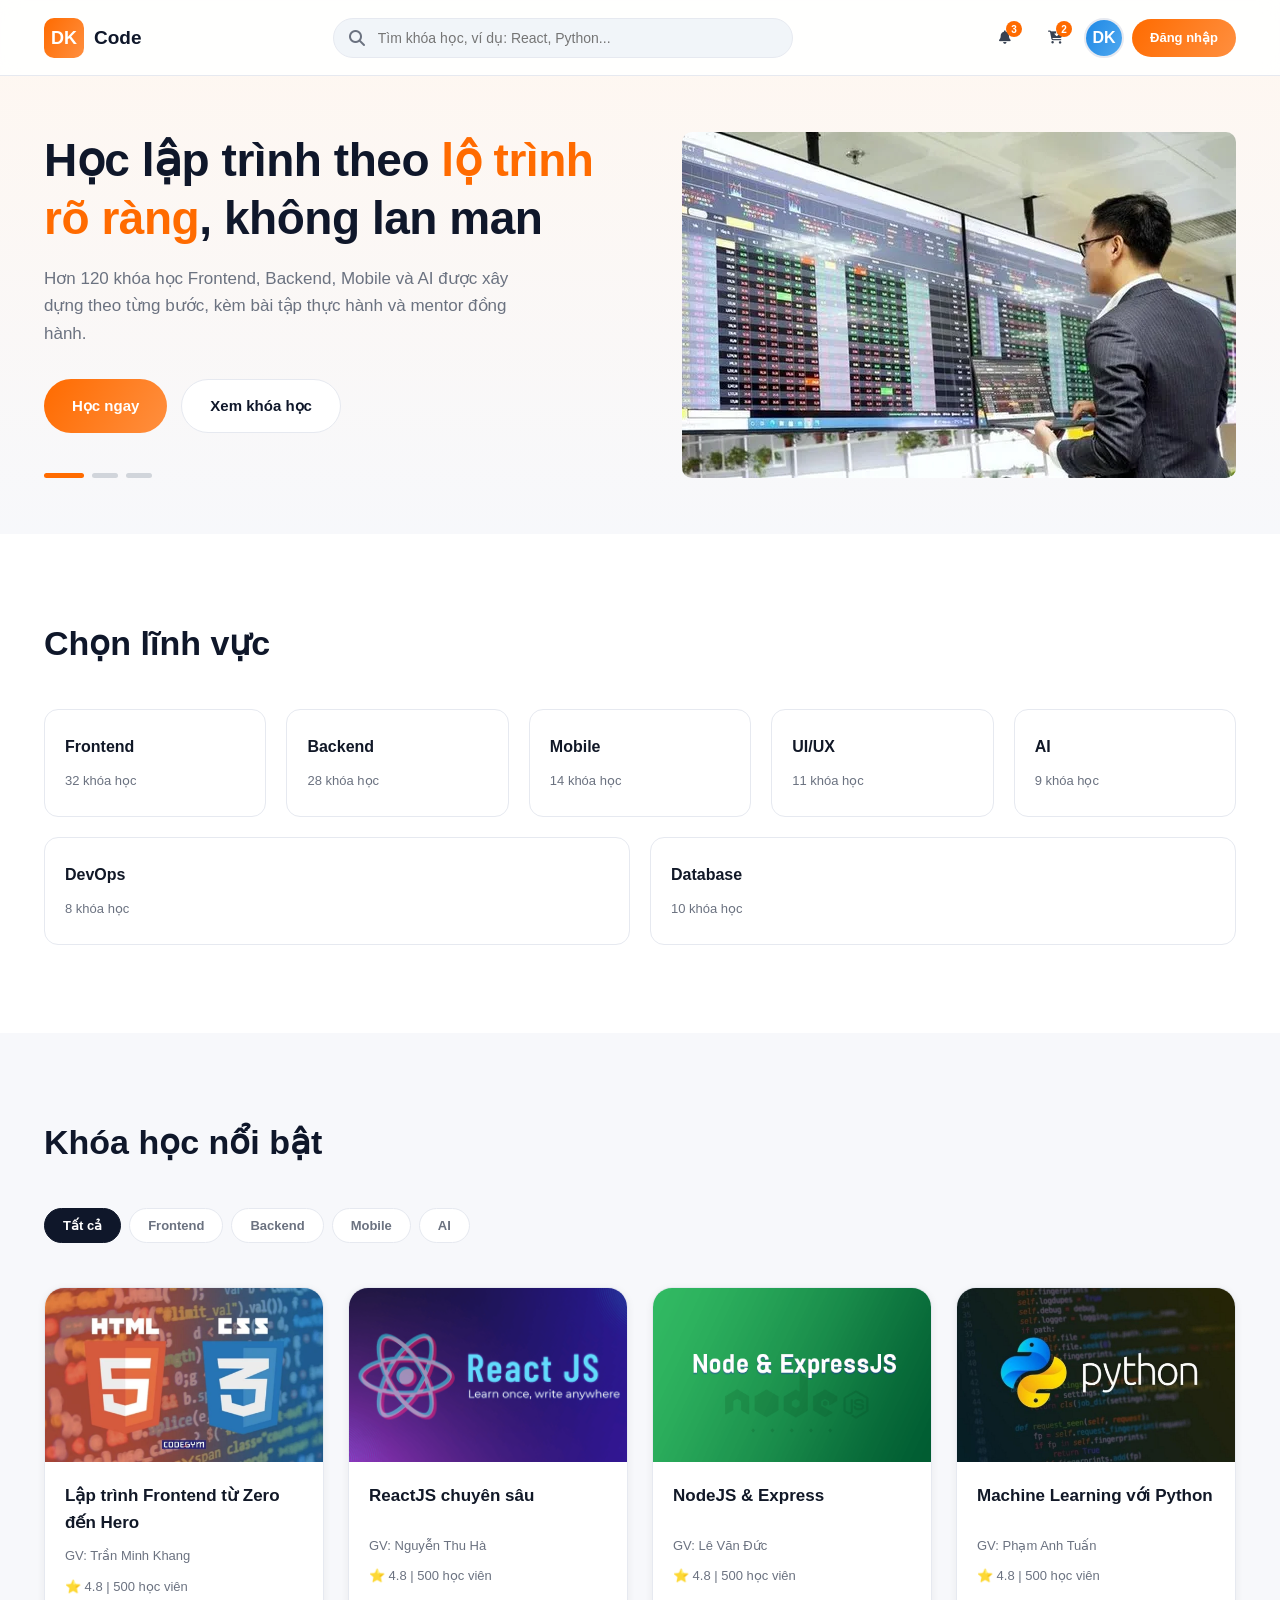
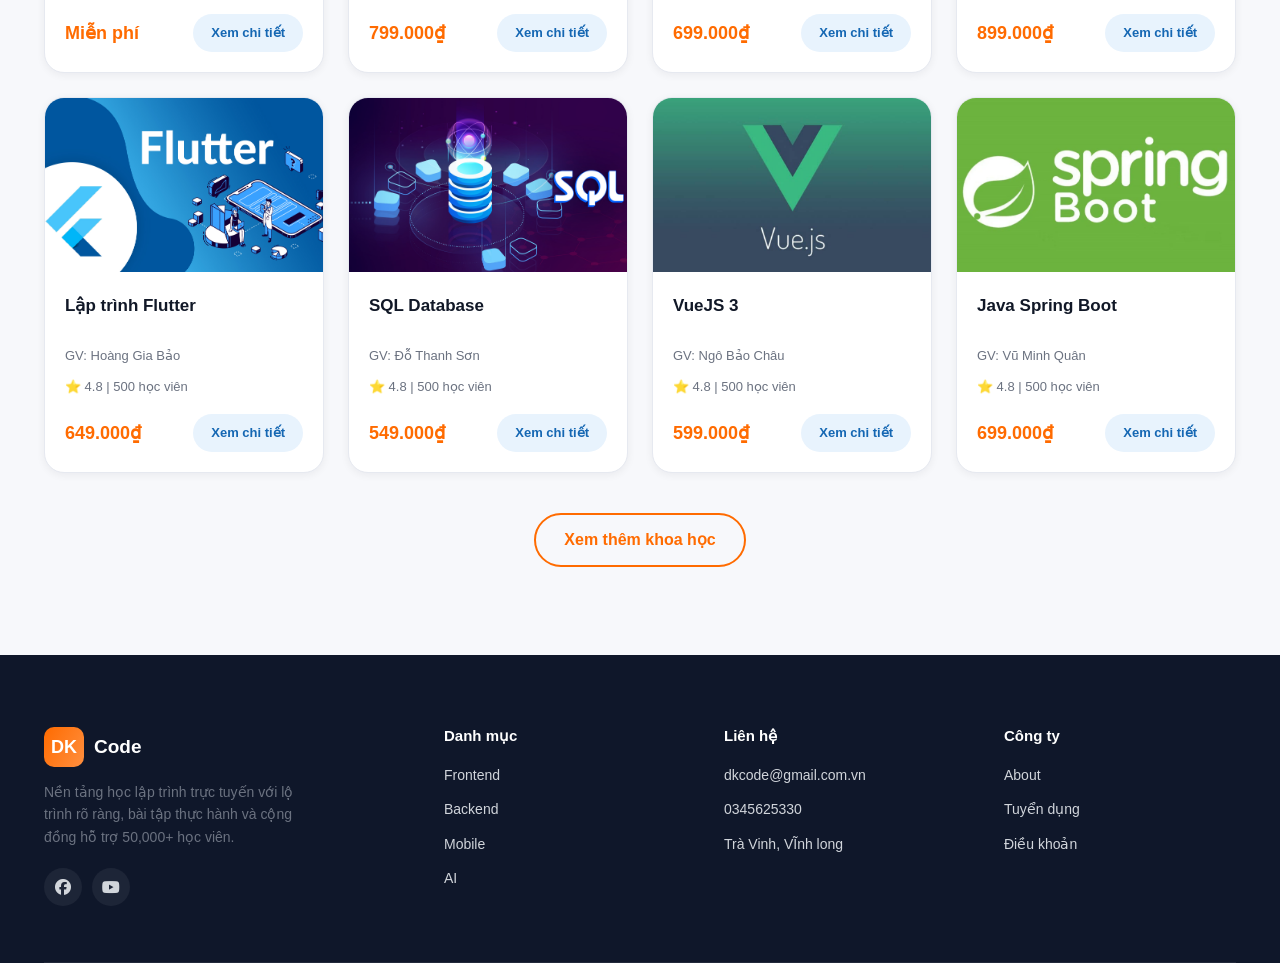
==== commit d8793ebb: "update" ====
--- a/index.html
+++ b/index.html
@@ -12,7 +12,7 @@
 <link rel="stylesheet" href="css/home.css">
 </head>
 <body>
-<a href="#main" class="skip-link">Bỏ qua đến nội dung chính</a>
+
 
 <!--  HEADER  -->
 <header class="header">
@@ -70,7 +70,6 @@
       <div class="hero__content">
         <div class="hero__slider">
           <div class="hero__slide is-active" data-slide="0">
-            <span class="hero__kicker">Chào mừng đến với DK-Code</span>
             <h1 class="hero__title">Học lập trình theo <span class="highlight">lộ trình rõ ràng</span>, không lan man</h1>
             <p class="hero__desc">Hơn 120 khóa học Frontend, Backend, Mobile và AI được xây dựng theo từng bước, kèm bài tập thực hành và mentor đồng hành.</p>
           </div>
--- a/css/home.css
+++ b/css/home.css
@@ -28,18 +28,6 @@
   display: block;
 }
 
-.hero__kicker {
-  display: inline-flex;
-  align-items: center;
-  gap: 8px;
-  padding: 7px 16px;
-  border-radius: var(--radius-pill);
-  background: var(--color-primary-light);
-  color: var(--color-primary-dark);
-  font-size: 13px;
-  font-weight: 600;
-  margin-bottom: 18px;
-}
 
 .hero__title {
   font-size: 46px;
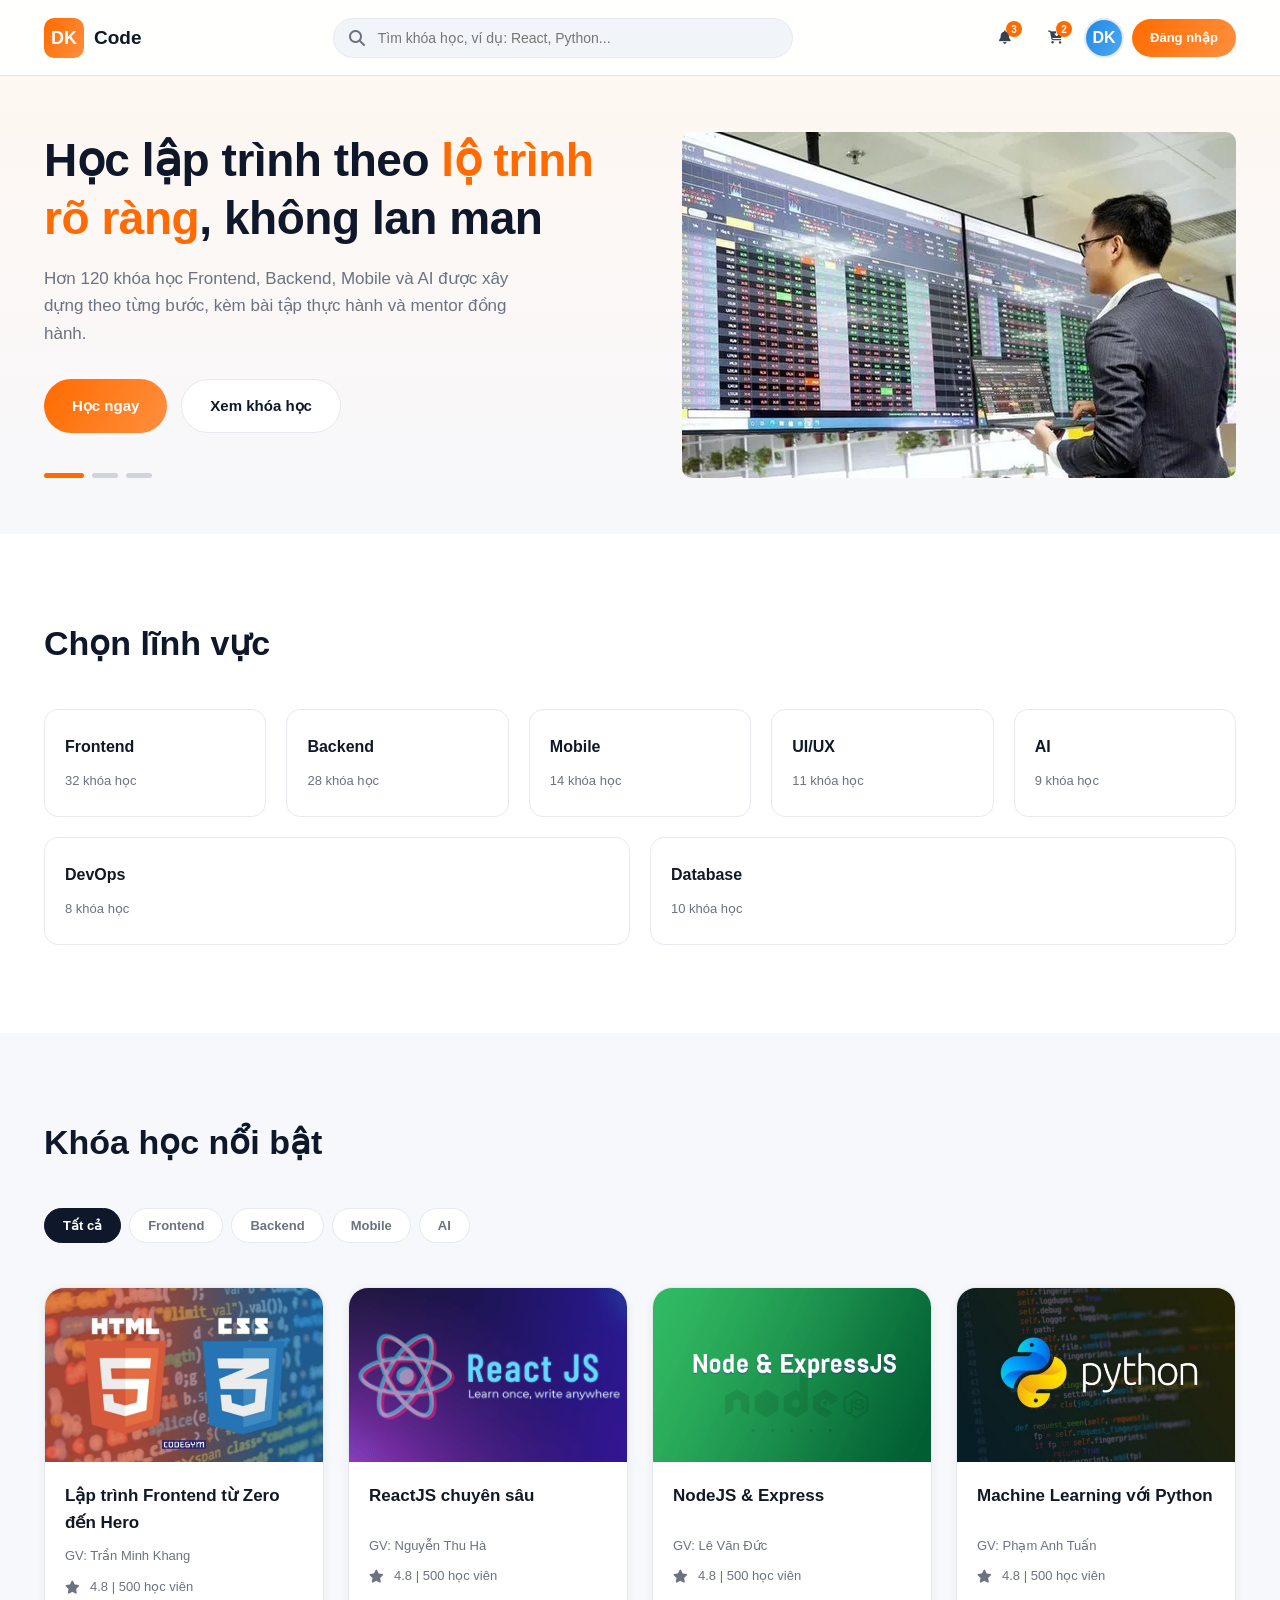
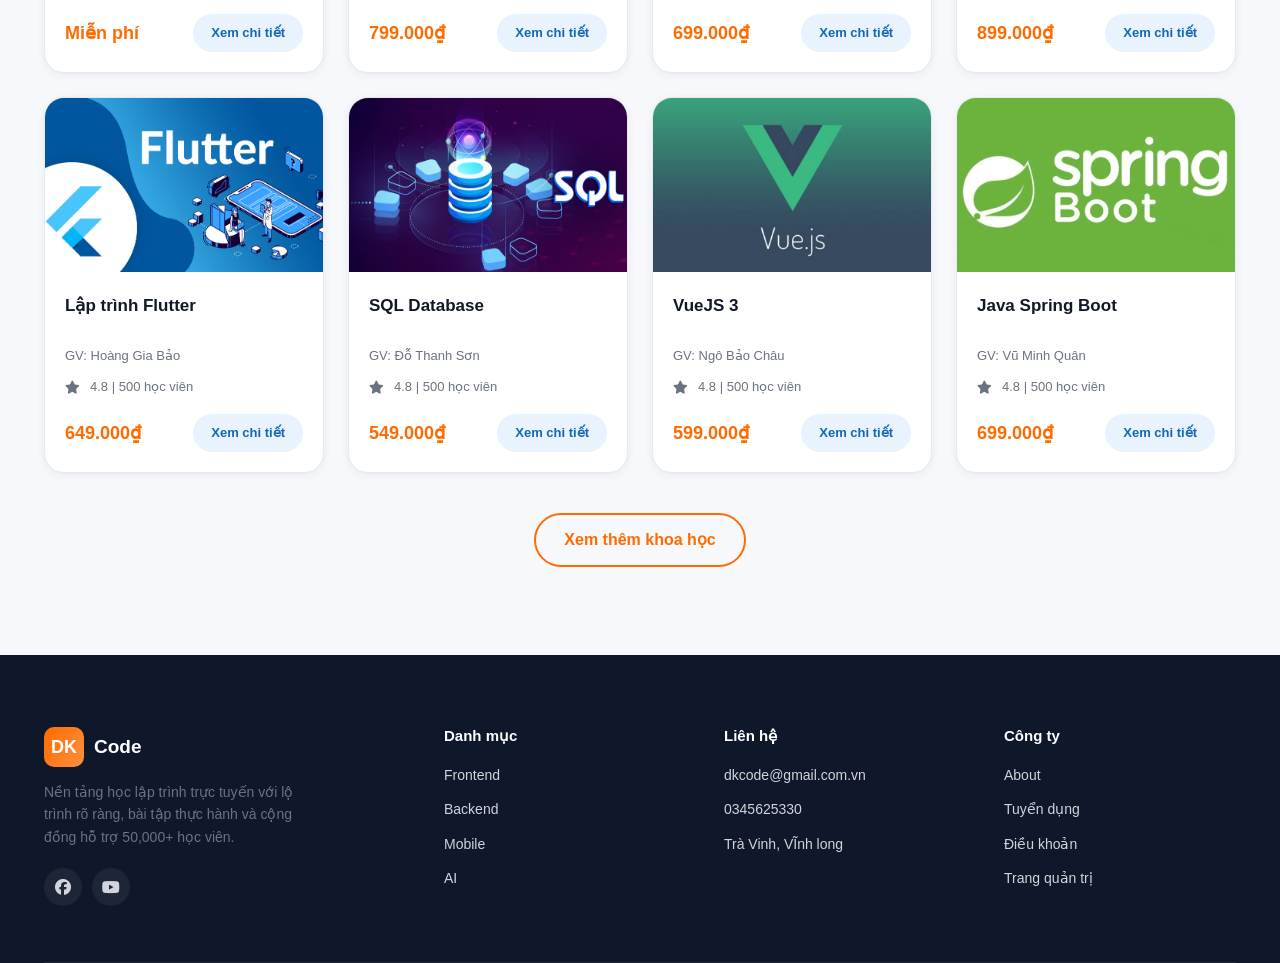
==== commit 33bce06b: "update" ====
--- a/index.html
+++ b/index.html
@@ -3,7 +3,7 @@
 <head>
 <meta charset="UTF-8">
 <meta name="viewport" content="width=device-width, initial-scale=1.0">
-<title>CodeFlow — Học lập trình theo lộ trình rõ ràng</title>
+<title>trang chủ</title>
 <meta name="description" content="CodeFlow là nền tảng học lập trình trực tuyến với lộ trình rõ ràng, bài tập thực hành và cộng đồng hỗ trợ.">
 <link rel="preconnect" href="https://fonts.googleapis.com">
 <link href="https://fonts.googleapis.com/css2?family=Poppins:wght@500;600;700&family=Inter:wght@400;500;600;700&family=Fira+Code:wght@500&display=swap" rel="stylesheet">
@@ -216,6 +216,7 @@
           <li><a href="#">About</a></li>
           <li><a href="#">Tuyển dụng</a></li>
           <li><a href="#">Điều khoản</a></li>
+          <li><a href="html/admin.html">Trang quản trị</a></li>
         </ul>
       </div>
     </div>
--- a/css/style.css
+++ b/css/style.css
@@ -1,10 +1,4 @@
-/* ============================================
-   CodeFlow — Base Stylesheet
-   Variables, reset, typography, header, footer,
-   buttons and other elements shared across pages.
-   ============================================ */
-
-/* ---------- 1. CSS Variables ---------- */
+
 :root {
   /* Colors */
   --color-primary: #ff6b00;
@@ -51,7 +45,7 @@
   --transition: 0.25s ease;
 }
 
-/* ---------- 2. Reset ---------- */
+
 * {
   margin: 0;
   padding: 0;
@@ -105,13 +99,7 @@
   outline-offset: 2px;
 }
 
-@media (prefers-reduced-motion: reduce) {
-  * {
-    animation-duration: 0.01ms !important;
-    transition-duration: 0.01ms !important;
-    scroll-behavior: auto !important;
-  }
-}
+
 
 /* Layout helpers  */
 .container {
@@ -636,7 +624,6 @@
   font-size: 13px;
 }
 
-/* ---------- 7b. Placeholder visuals (no external images used) ---------- */
 
 .avatar-ph {
   width: 100%;
--- a/css/home.css
+++ b/css/home.css
@@ -1,8 +1,4 @@
-/* ============================================
-   CodeFlow — Homepage Styles
-   ============================================ */
-
-/* ---------- Hero ---------- */
+/* hero */
 .hero {
   padding-top: calc(var(--header-height) + 56px);
   padding-bottom: 56px;
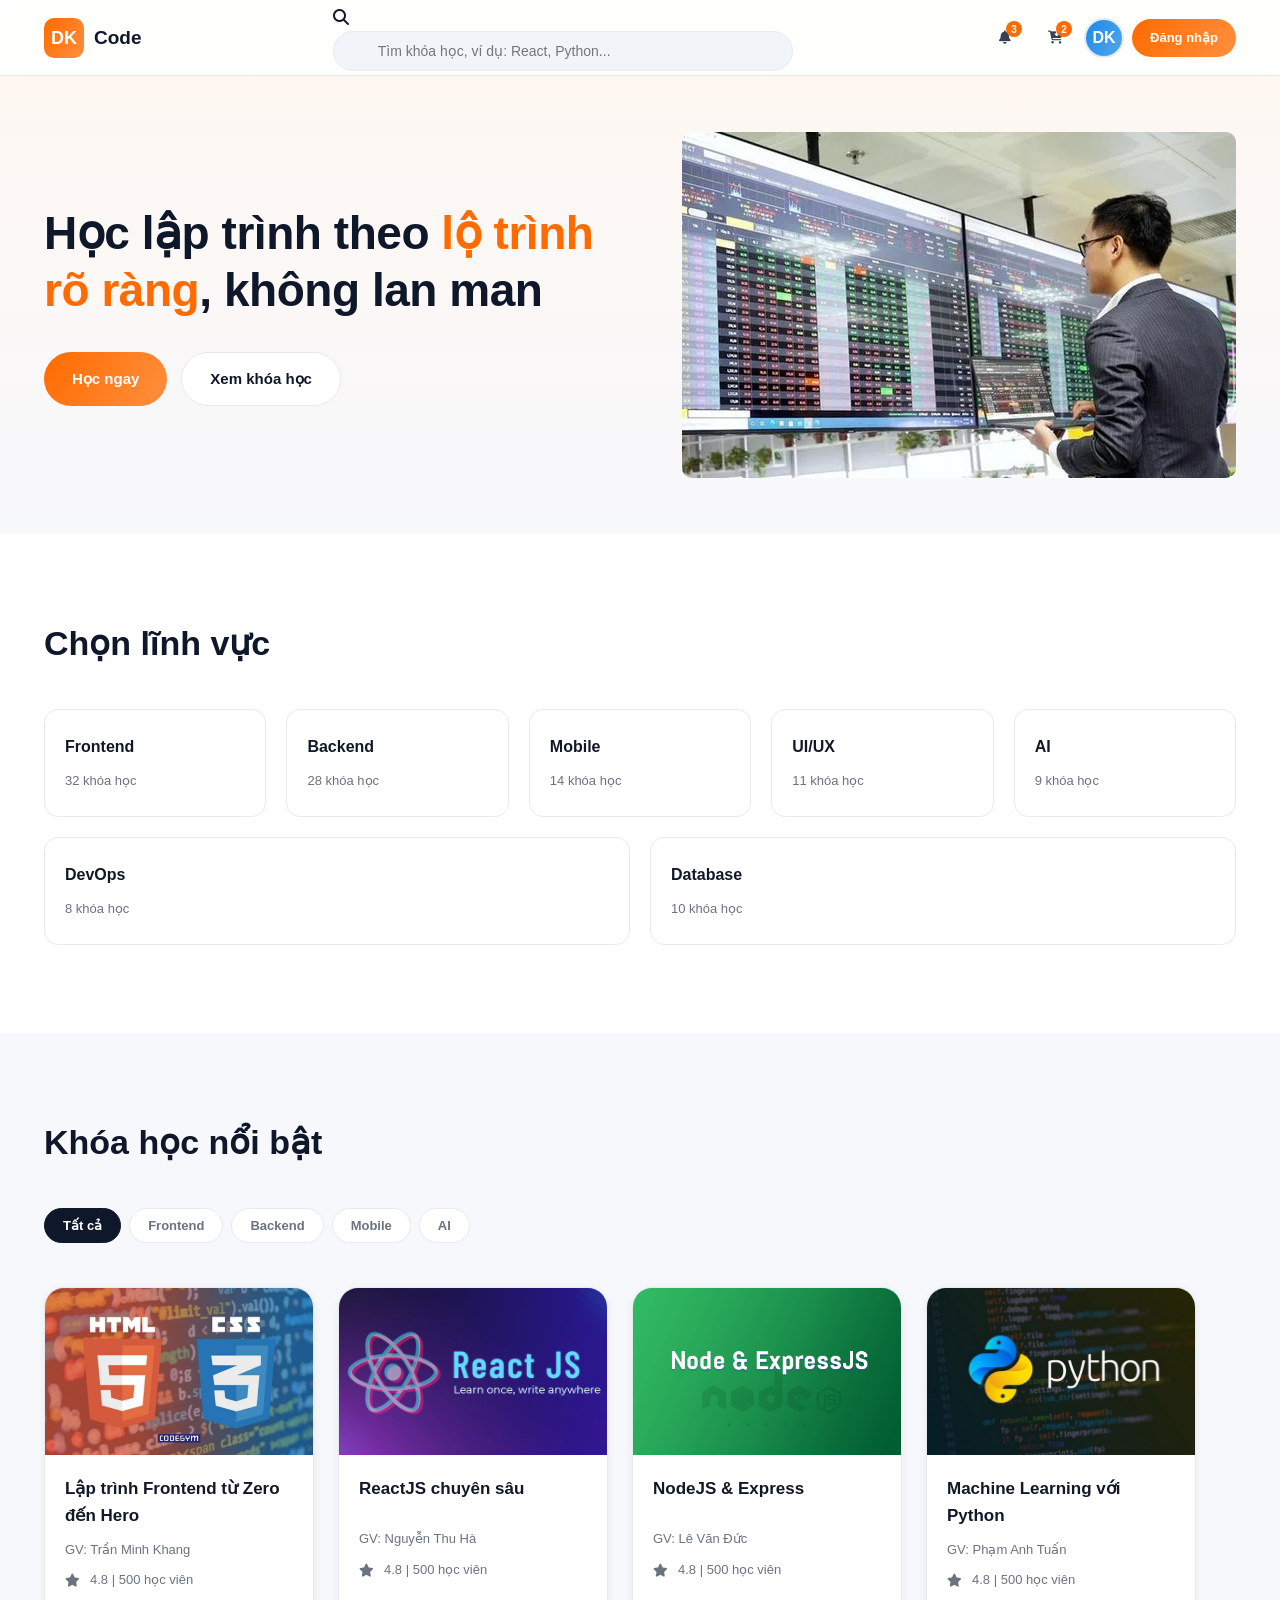
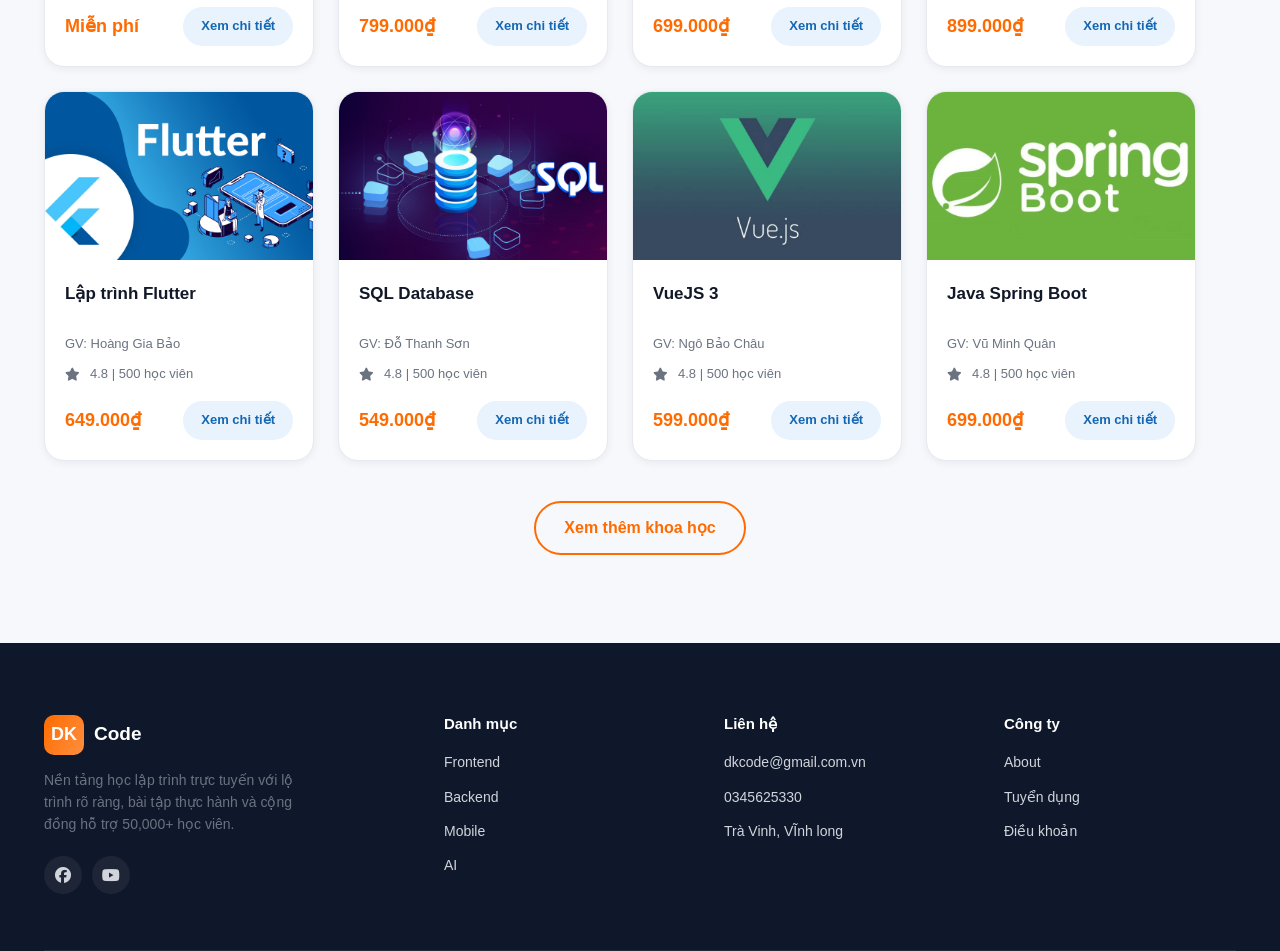
==== commit 615cd1b8: "update" ====
--- a/index.html
+++ b/index.html
@@ -19,7 +19,7 @@
   <div class="container header__inner">
     <a href="index.html" class="header__brand">
       <span class="header__logo">DK</span>
-      <span class="header__name">Code<span></span></span>
+      <span class="header__name">Code</span>
     </a>
 
     <div class="header__search">
@@ -40,22 +40,20 @@
         <div class="avatar-ph">DK</div>
       </a>
       <a href="html/login.html" class="btn btn--primary btn--sm">Đăng nhập</a>
-      <button class="header__hamburger" aria-label="Mở menu" aria-expanded="false">
-        <span></span><span></span><span></span>
+      <button class="header__hamburger" >
+        
       </button>
     </div>
   </div>
 
   <div class="header__mobile-panel">
     <div class="header__search">
-      <svg width="18" height="18" viewBox="0 0 24 24" fill="none" stroke="currentColor" stroke-width="2"><circle cx="11" cy="11" r="8"/><line x1="21" y1="21" x2="16.65" y2="16.65"/></svg>
+       <i class="fa-solid fa-magnifying-glass"></i>
       <input type="search" placeholder="Tìm khóa học...">
     </div>
     <nav class="header__mobile-links">
       <a href="index.html">Trang chủ</a>
       <a href="html/courses.html">Khóa học</a>
-      <a href="#roadmap">Lộ trình học</a>
-      <a href="#blog">Blog</a>
       <a href="html/login.html">Đăng nhập</a>
       <a href="html/register.html">Đăng ký</a>
     </nav>
@@ -69,17 +67,10 @@
     <div class="container hero__inner">
       <div class="hero__content">
         <div class="hero__slider">
-          <div class="hero__slide is-active" data-slide="0">
+          <div class="hero__slide is-active" >
             <h1 class="hero__title">Học lập trình theo <span class="highlight">lộ trình rõ ràng</span>, không lan man</h1>
-            <p class="hero__desc">Hơn 120 khóa học Frontend, Backend, Mobile và AI được xây dựng theo từng bước, kèm bài tập thực hành và mentor đồng hành.</p>
           </div>
-          <div class="hero__slide" data-slide="1">
-            <span class="hero__kicker">Ưu đãi tháng này</span>
-            <h1 class="hero__title">Giảm đến <span class="highlight">40%</span> cho khóa học Frontend</h1>
-            <p class="hero__desc">Đăng ký ngay hôm nay để nhận ưu đãi cho lộ trình Frontend từ HTML/CSS đến ReactJS.</p>
-          </div>
-          <div class="hero__slide" data-slide="2">
-           
+          <div class="hero__slide" >
             <h1 class="hero__title">Học cùng cộng đồng, <span class="highlight">không đơn độc</span></h1>
             <p class="hero__desc">Tham gia cộng đồng lập trình viên sôi động, hỏi đáp và chia sẻ dự án mỗi ngày.</p>
           </div>
@@ -88,14 +79,6 @@
         <div class="hero__actions">
           <a href="html/courses.html" class="btn btn--primary">Học ngay</a>
           <a href="html/courses.html" class="btn btn--outline">Xem khóa học</a>
-        </div>
-
-       
-
-        <div class="hero__slider-dots">
-          <button class="is-active" aria-label="Slide 1"></button>
-          <button aria-label="Slide 2"></button>
-          <button aria-label="Slide 3"></button>
         </div>
       </div>
 
@@ -106,7 +89,7 @@
       </div>
   </section>
 
-  <!-- CATEGORIES -->
+  <!-- categories -->
   <section class="section section--alt">
     <div class="container">
       <div class="section__head">
@@ -216,7 +199,7 @@
           <li><a href="#">About</a></li>
           <li><a href="#">Tuyển dụng</a></li>
           <li><a href="#">Điều khoản</a></li>
-          <li><a href="html/admin.html">Trang quản trị</a></li>
+         
         </ul>
       </div>
     </div>
--- a/css/style.css
+++ b/css/style.css
@@ -318,14 +318,6 @@
   background: var(--color-white);
 }
 
-.header__search i {
-  position: absolute;
-  left: 16px;
-  top: 50%;
-  transform: translateY(-50%);
-  color: var(--color-gray-500);
-}
-
 .header__actions {
   display: flex;
   align-items: center;
--- a/css/home.css
+++ b/css/home.css
@@ -118,14 +118,13 @@
 
 /* ---------- Course grid ---------- */
 .courses__grid {
-  display: flex;
-  flex-wrap: wrap;
-  gap: 24px;
+    display: flex;
+    flex-wrap: wrap;
+    gap: 24px;
 }
 
 .courses__grid .course-card {
-  flex: 1 1 270px;
-  max-width: calc(25% - 18px);
+    width: 270px;
 }
 
 .section__head-row {
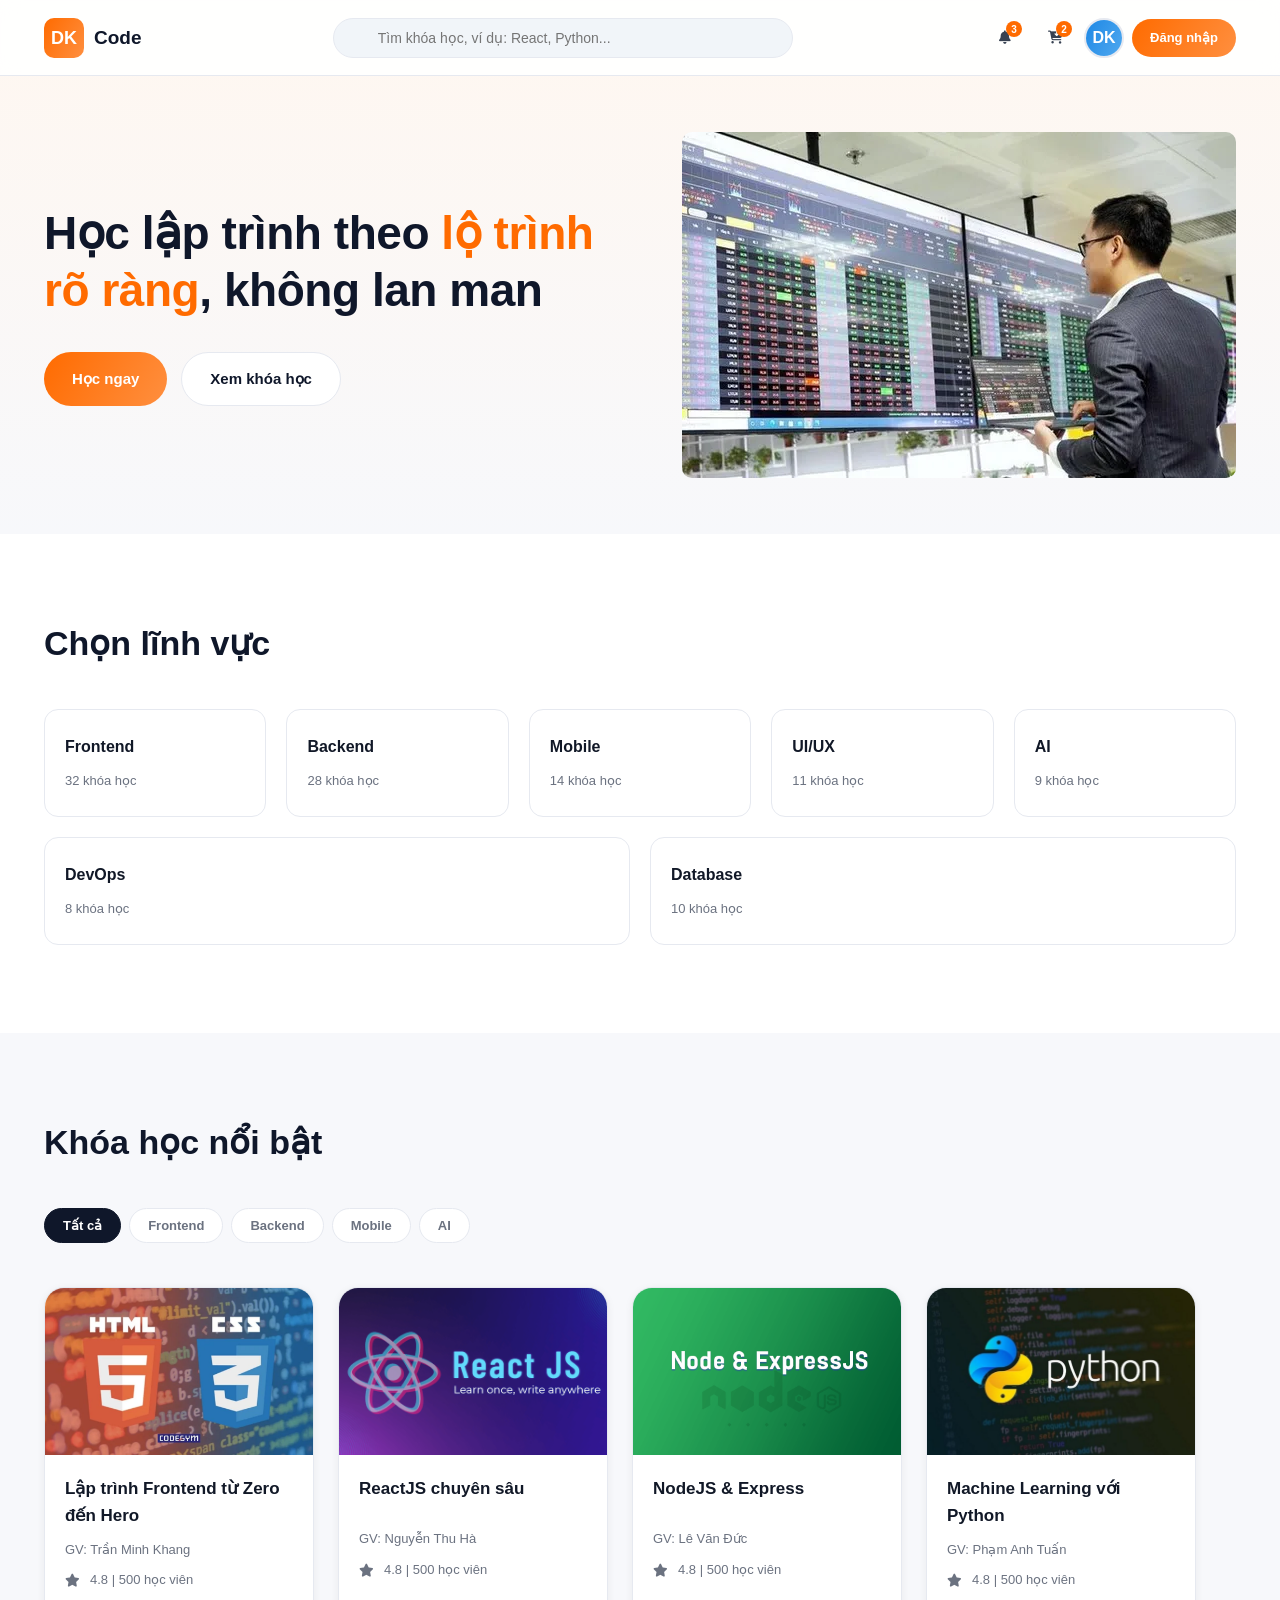
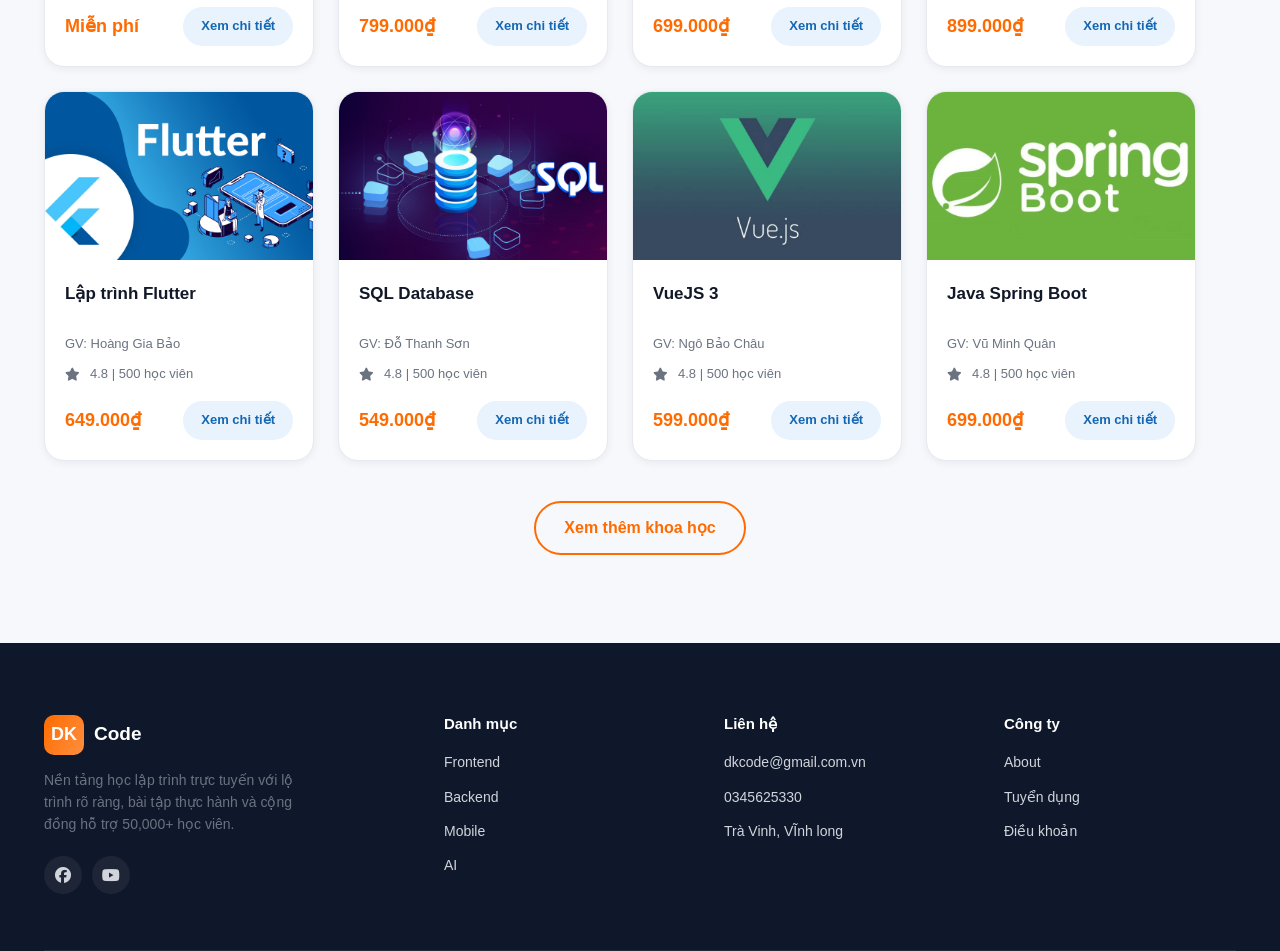
==== commit 63d9ec30: "update" ====
--- a/index.html
+++ b/index.html
@@ -23,7 +23,7 @@
     </a>
 
     <div class="header__search">
-      <i class="fa-solid fa-magnifying-glass"></i>
+      
       <input type="search" placeholder="Tìm khóa học, ví dụ: React, Python...">
     </div>
 
